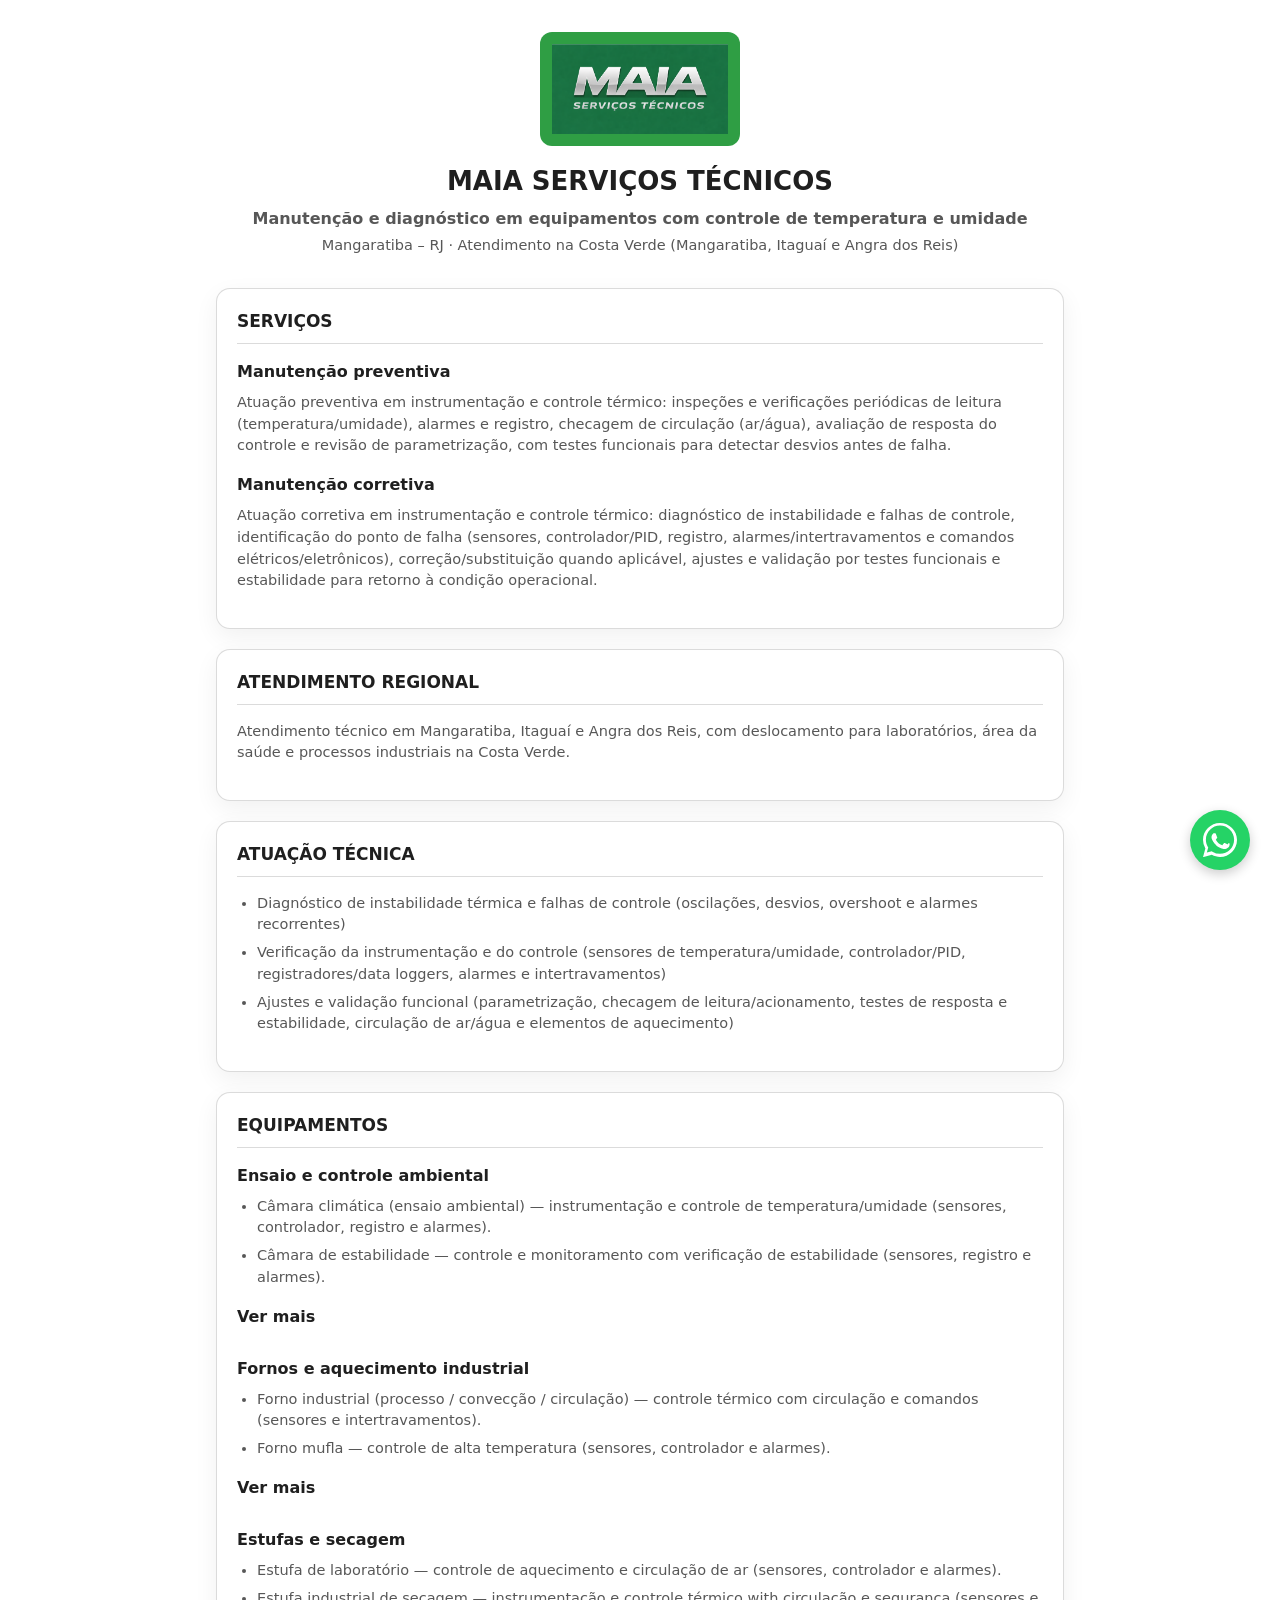
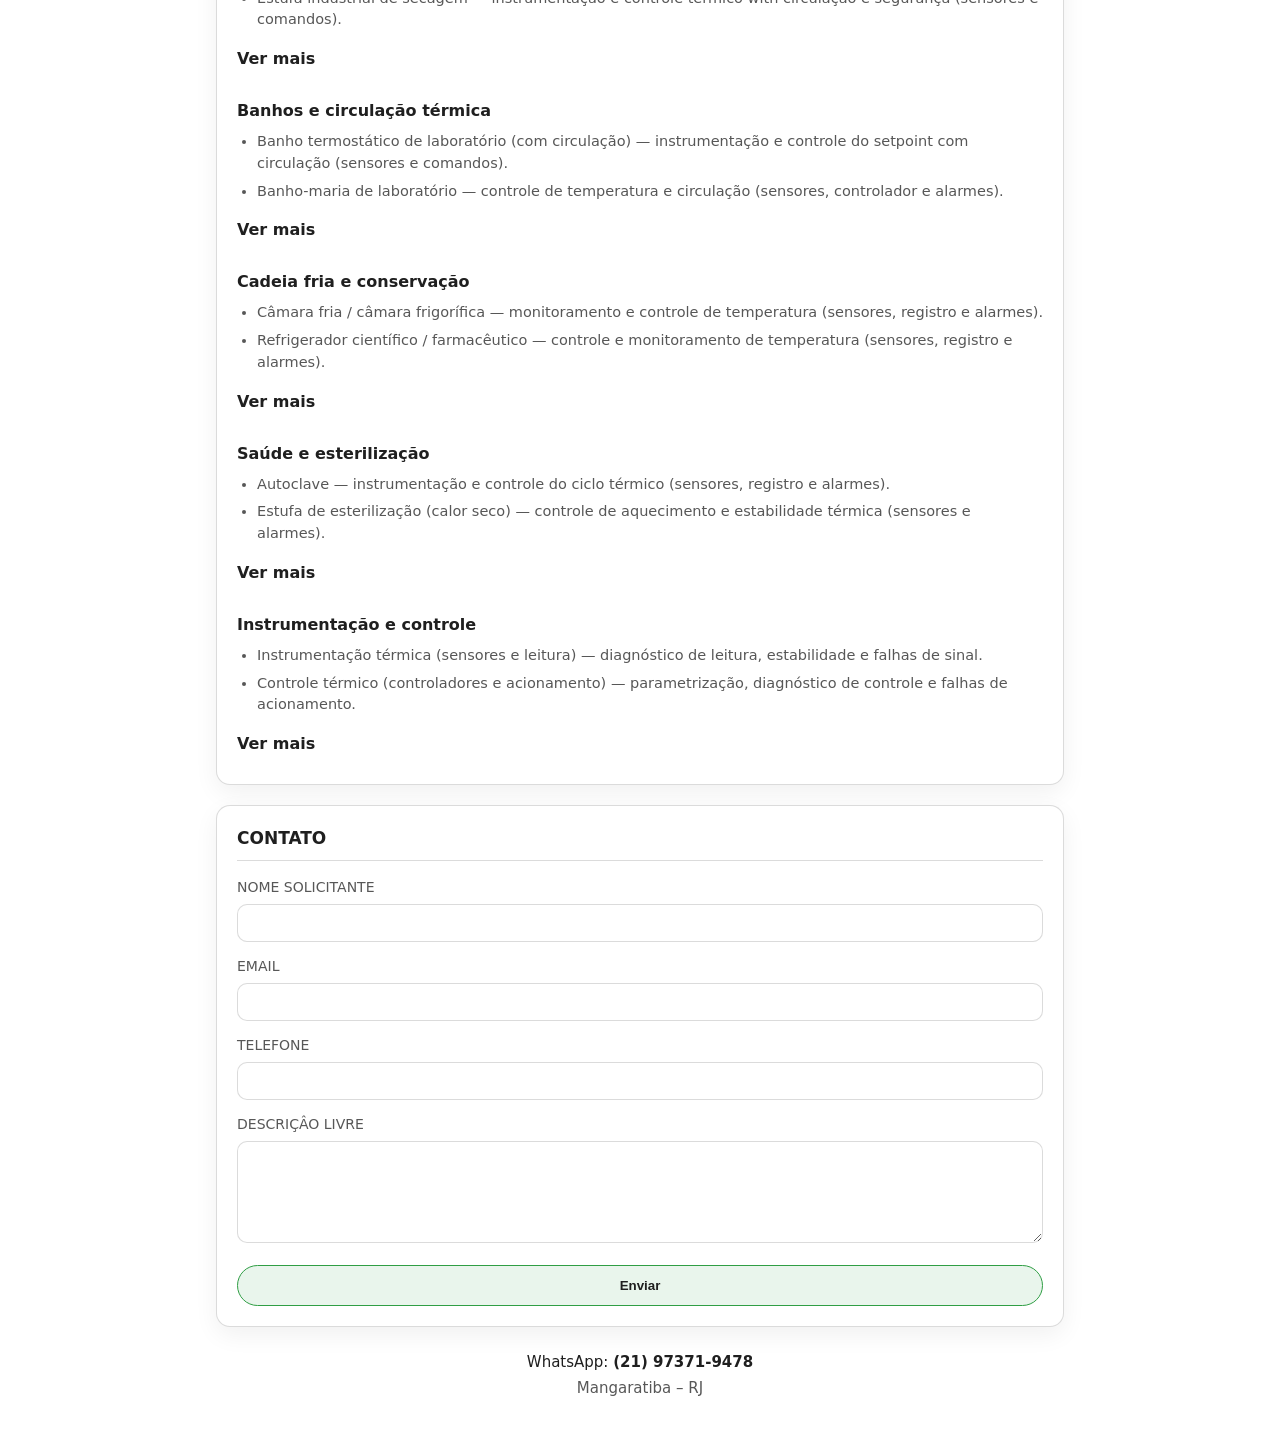
==== index.html @ 08db0884 "Update index.html" ====
<!doctype html>
<html lang="pt-BR">
<head>
<meta charset="utf-8" />
<meta name="viewport" content="width=device-width, initial-scale=1" />

<title>Manutenção de Câmara Climática e Estufa de Laboratório | Costa Verde RJ | MAIA Serviços Técnicos</title>
<meta name="description" content="Manutenção preventiva e corretiva em estufa de laboratório, câmara climática, banho-maria de laboratório e forno mufla. Mangaratiba – RJ · Costa Verde (Mangaratiba, Itaguaí e Angra dos Reis)." />
<meta name="robots" content="index,follow" />

<link rel="icon" href="/favicon.ico" sizes="any" />
<link rel="icon" type="image/png" sizes="32x32" href="/favicon-32x32.png" />
<link rel="icon" type="image/png" sizes="16x16" href="/favicon-16x16.png" />
<link rel="apple-touch-icon" sizes="180x180" href="/apple-touch-icon.png" />
<meta name="theme-color" content="#2F9E44" />

<script>
  window.va = window.va || function () { (window.vaq = window.vaq || []).push(arguments); };
</script>
<script defer src="/_vercel/insights/script.js"></script>

<style>
:root{
  --green:#2F9E44;
  --silver:#D0D0D0;
  --text:#1f1f1f;
  --muted:rgba(31,31,31,.75);
  --border:rgba(31,31,31,.16);
  --card:#ffffff;
  --bg:#ffffff;
  --radius:14px;
  --shadow:0 8px 24px rgba(0,0,0,.06);
  --max:880px;
  --font:system-ui,-apple-system,Segoe UI,Roboto,Arial,sans-serif;
}

*{box-sizing:border-box}

body{
  margin:0;
  font-family:var(--font);
  background:var(--bg);
  color:var(--text);
  line-height:1.5;
}

.wrap{
  max-width:var(--max);
  margin:auto;
  padding:32px 16px 48px;
}

/* BLOCO CENTRALIZADO */
.hero{
  text-align:center;
  margin-bottom:32px;
}

.logo{
  width:200px;
  background:var(--green);
  border-radius:12px;
  padding:12px;
  display:block;
  margin:0 auto 16px auto;
}

.hero h1{
  margin:0 0 6px;
  font-size:26px;
}

.hero .lead{
  margin:0;
  font-size:16px;
  font-weight:600;
}

.hero .sublead{
  margin:4px 0 0;
  font-size:14.5px;
  color:var(--muted);
}

/* SECTIONS */
section{
  background:var(--card);
  border:1px solid var(--border);
  border-radius:var(--radius);
  padding:20px;
  margin-bottom:20px;
  box-shadow:var(--shadow);
}

h2{
  margin:0 0 16px;
  font-size:17px;
  color: var(--text);
  border-bottom: 1px solid var(--border);
  padding-bottom: 8px;
}

/* PADRONIZAÇÃO DE TÍTULOS (Igual à seção SERVIÇOS) */
.service-inline, 
.equip-grupo h3, 
details summary {
  font-weight:600;
  font-size:16px;
  margin-bottom:8px;
  color: var(--text) !important; /* Força cor preta */
  display: block;
}

/* PADRONIZAÇÃO DE CONTEÚDO (Igual à seção SERVIÇOS) */
p, ul {
  margin:0 0 16px;
  color:var(--muted);
  font-size:14.5px;
}

ul { padding-left: 20px; }
li { margin-bottom: 6px; }

/* EQUIPAMENTOS */
.equip-grupo{
  margin-bottom:20px;
}
.equip-grupo:last-child{
  margin-bottom:0;
}
details summary {
  cursor:pointer;
  list-style: none;
  margin-top: 10px;
}
details summary::-webkit-details-marker { display: none; }

/* FORM */
form{
  display:flex;
  flex-direction:column;
  gap:14px;
}

label{
  display:flex;
  flex-direction:column;
  font-size:14px;
  color:var(--muted);
}

input,textarea{
  margin-top:6px;
  padding:10px;
  border-radius:10px;
  border:1px solid var(--border);
  font-family:var(--font);
  font-size:14.5px;
}

input:focus,textarea:focus{
  border-color:var(--green);
  outline:none;
  box-shadow:0 0 0 3px rgba(47,158,68,.15);
}

button{
  margin-top:8px;
  padding:12px;
  border-radius:999px;
  border:1px solid var(--green);
  background:rgba(47,158,68,.10);
  font-weight:600;
  cursor:pointer;
  color: var(--text);
}

button:hover{
  background:rgba(47,158,68,.18);
}

/* WHATSAPP FLOAT */
.whatsapp-float {
  position: fixed;
  width: 60px;
  height: 60px;
  bottom: 30px;
  right: 30px;
  background-color: #25d366;
  color: #FFF;
  border-radius: 50px;
  text-align: center;
  box-shadow: 0px 4px 12px rgba(0,0,0,0.2);
  z-index: 1000;
  display: flex;
  align-items: center;
  justify-content: center;
  transition: transform 0.3s ease;
}

.whatsapp-float:hover {
  transform: scale(1.1);
  background-color: #20b858;
}

.whatsapp-icon {
  width: 34px;
  height: 34px;
}

/* FOOTER */
footer{
  text-align:center;
  margin-top:24px;
  font-size:15px;
}

footer a{
  font-weight:700;
  text-decoration:none;
  color:var(--text);
}

footer .loc{
  margin-top:4px;
  color:var(--muted);
}

@media(max-width:600px){
  .logo{width:170px}
  .whatsapp-float {
    width: 50px;
    height: 50px;
    bottom: 20px;
    right: 20px;
  }
  .whatsapp-icon { width: 28px; height: 28px; }
}
</style>
</head>

<body>
<div class="wrap">

  <div class="hero">
    <img src="logo.png" alt="MAIA Serviços Técnicos" class="logo">
    <h1>MAIA SERVIÇOS TÉCNICOS</h1>
    <p class="lead">Manutenção e diagnóstico em equipamentos com controle de temperatura e umidade</p>
    <p class="sublead">Mangaratiba – RJ · Atendimento na Costa Verde (Mangaratiba, Itaguaí e Angra dos Reis)</p>
  </div>

  <section>
    <h2>SERVIÇOS</h2>
    <div class="service-inline">Manutenção preventiva</div>
    <p>
      Atuação preventiva em instrumentação e controle térmico: inspeções e verificações periódicas de leitura
      (temperatura/umidade), alarmes e registro, checagem de circulação (ar/água), avaliação de resposta do controle
      e revisão de parametrização, com testes funcionais para detectar desvios antes de falha.
    </p>

    <div class="service-inline">Manutenção corretiva</div>
    <p>
      Atuação corretiva em instrumentação e controle térmico: diagnóstico de instabilidade e falhas de controle,
      identificação do ponto de falha (sensores, controlador/PID, registro, alarmes/intertravamentos e comandos
      elétricos/eletrônicos), correção/substituição quando aplicável, ajustes e validação por testes funcionais e
      estabilidade para retorno à condição operacional.
    </p>
  </section>

  <section>
    <h2>ATENDIMENTO REGIONAL</h2>
    <p>
      Atendimento técnico em Mangaratiba, Itaguaí e Angra dos Reis, com deslocamento para
      laboratórios, área da saúde e processos industriais na Costa Verde.
    </p>
  </section>

  <section>
    <h2>ATUAÇÃO TÉCNICA</h2>
    <ul>
      <li>Diagnóstico de instabilidade térmica e falhas de controle (oscilações, desvios, overshoot e alarmes recorrentes)</li>
      <li>Verificação da instrumentação e do controle (sensores de temperatura/umidade, controlador/PID, registradores/data loggers, alarmes e intertravamentos)</li>
      <li>Ajustes e validação funcional (parametrização, checagem de leitura/acionamento, testes de resposta e estabilidade, circulação de ar/água e elementos de aquecimento)</li>
    </ul>
  </section>

  <section>
    <h2>EQUIPAMENTOS</h2>

    <div class="equip-grupo">
      <h3>Ensaio e controle ambiental</h3>
      <ul>
        <li>Câmara climática (ensaio ambiental) — instrumentação e controle de temperatura/umidade (sensores, controlador, registro e alarmes).</li>
        <li>Câmara de estabilidade — controle e monitoramento com verificação de estabilidade (sensores, registro e alarmes).</li>
      </ul>
      <details>
        <summary>Ver mais</summary>
        <ul>
          <li>Câmara de ensaio ambiental (temperatura/umidade) — instrumentação, controle e registro (sensores, controlador e alarmes).</li>
          <li>Câmara de choque térmico — controle de ciclo e transições com instrumentação e intertravamentos (sensores e alarmes).</li>
          <li>Câmara de temperatura (sem umidade) — controle e registro de temperatura (sensores, controlador e alarmes).</li>
          <li>Câmara de umidade controlada — instrumentação e controle de umidade/temperatura (sensores, controlador e registro).</li>
        </ul>
      </details>
    </div>

    <div class="equip-grupo">
      <h3>Fornos e aquecimento industrial</h3>
      <ul>
        <li>Forno industrial (processo / convecção / circulação) — controle térmico com circulação e comandos (sensores e intertravamentos).</li>
        <li>Forno mufla — controle de alta temperatura (sensores, controlador e alarmes).</li>
      </ul>
      <details>
        <summary>Ver mais</summary>
        <ul>
          <li>Forno de laboratório (alta temperatura) — controle de alta temperatura (sensores, controlador e alarmes).</li>
          <li>Forno túnel / linha contínua — controle por zonas e monitoramento térmico (sensores, registro e alarmes).</li>
          <li>Forno de tratamento térmico — instrumentação e controle de temperatura (sensores, controlador e registro).</li>
          <li>Forno de secagem / forno de laboratório — controle de aquecimento e estabilidade (sensores e alarmes).</li>
        </ul>
      </details>
    </div>

    <div class="equip-grupo">
      <h3>Estufas e secagem</h3>
      <ul>
        <li>Estufa de laboratório — controle de aquecimento e circulação de ar (sensores, controlador e alarmes).</li>
        <li>Estufa industrial de secagem — instrumentação e controle térmico with circulação e segurança (sensores e comandos).</li>
      </ul>
      <details>
        <summary>Ver mais</summary>
        <ul>
          <li>Estufa bacteriológica — estabilidade térmica e falhas de controle (sensores e alarmes).</li>
          <li>Incubadora BOD — controle e monitoramento de temperatura (sensores, registro e alarmes).</li>
          <li>Incubadora CO₂ — controle e monitoramento de temperatura (sensores, registro e alarmes).</li>
          <li>Estufa de circulação forçada — controle de temperatura e circulação (sensores, controlador e alarmes).</li>
          <li>Estufa de cura / polimerização — controle térmico e verificação de estabilidade (instrumentação e registro).</li>
          <li>Estufa de pintura / cura — controle de aquecimento, circulação e segurança (sensores e intertravamentos).</li>
          <li>Secador de bandejas / estufa de processo — instrumentação e controle de temperatura (sensores e registro).</li>
        </ul>
      </details>
    </div>

    <div class="equip-grupo">
      <h3>Banhos e circulação térmica</h3>
      <ul>
        <li>Banho termostático de laboratório (com circulação) — instrumentação e controle do setpoint com circulação (sensores e comandos).</li>
        <li>Banho-maria de laboratório — controle de temperatura e circulação (sensores, controlador e alarmes).</li>
      </ul>
      <details>
        <summary>Ver mais</summary>
        <ul>
          <li>Termocirculador / circulador térmico — controle e monitoramento de temperatura com circulação (sensores e registro).</li>
          <li>Banho refrigerado (controle de temperatura) — instrumentação e controle do setpoint (sensores, registro e alarmes).</li>
          <li>Tanque de processo (aquecimento controlado) — instrumentação e controle de temperatura (sensores e alarmes).</li>
        </ul>
      </details>
    </div>

    <div class="equip-grupo">
      <h3>Cadeia fria e conservação</h3>
      <ul>
        <li>Câmara fria / câmara frigorífica — monitoramento e controle de temperatura (sensores, registro e alarmes).</li>
        <li>Refrigerador científico / farmacêutico — controle e monitoramento de temperatura (sensores, registro e alarmes).</li>
      </ul>
      <details>
        <summary>Ver mais</summary>
        <ul>
          <li>Câmara de conservação (medicamentos/vacinas) — controle e evidência de estabilidade térmica (registro e alarmes).</li>
          <li>Ultrafreezer -80°C — controle e monitoramento de temperatura (sensores, registro e alarmes).</li>
          <li>Freezer -20°C — controle e monitoramento de temperatura (sensores, registro e alarmes).</li>
          <li>Chiller / unidade de processo (controle de temperatura) — instrumentação e controle do setpoint do circuito (sensores, controlador e alarmes).</li>
        </ul>
      </details>
    </div>

    <div class="equip-grupo">
      <h3>Saúde e esterilização</h3>
      <ul>
        <li>Autoclave — instrumentação e controle do ciclo térmico (sensores, registro e alarmes).</li>
        <li>Estufa de esterilização (calor seco) — controle de aquecimento e estabilidade térmica (sensores e alarmes).</li>
      </ul>
      <details>
        <summary>Ver mais</summary>
        <ul>
          <li>Aquecedor de soluções / fluidos — controle de temperatura (sensores, controlador e alarmes).</li>
          <li>Berço aquecido / incubadora neonatal (térmico) — controle e monitoramento de temperatura (sensores, registro e alarmes).</li>
          <li>Manta térmica / aquecimento controlado — controle e segurança térmica (sensores e controlador).</li>
        </ul>
      </details>
    </div>

    <div class="equip-grupo">
      <h3>Instrumentação e controle</h3>
      <ul>
        <li>Instrumentação térmica (sensores e leitura) — diagnóstico de leitura, estabilidade e falhas de sinal.</li>
        <li>Controle térmico (controladores e acionamento) — parametrização, diagnóstico de controle e falhas de acionamento.</li>
      </ul>
      <details>
        <summary>Ver mais</summary>
        <ul>
          <li>Sensores (PT100 / termopar / umidade) — diagnóstico de leitura, estabilidade e falhas de sinal.</li>
          <li>Controladores (PID) — parametrização, diagnóstico de controle e falhas de acionamento.</li>
          <li>Registradores / data loggers — verificação de leitura, integridade de registro e evidências.</li>
          <li>Alarmes e intertravamentos — diagnóstico de acionamento, sinalização e comandos.</li>
          <li>Elementos de aquecimento (resistências) — verificação elétrica (continuidade/isolação), troca do elemento e validação por teste funcional.</li>
        </ul>
      </details>
    </div>
  </section>

  <section id="contato">
    <h2>CONTATO</h2>
    <form action="https://formsubmit.co/comercial@maiaservtec.com.br" method="POST">
      <input type="hidden" name="_subject" value="Novo Pedido - MAIA Serviços Técnicos">
      <input type="hidden" name="_captcha" value="false">
      <input type="text" name="_honey" style="display:none">
      <input type="hidden" name="_next" value="https://maiaservtec.com.br/#contato">

      <label>NOME SOLICITANTE <input type="text" name="NOME_SOLICITANTE" required></label>
      <label>EMAIL <input type="email" name="EMAIL" required></label>
      <label>TELEFONE <input type="text" name="TELEFONE" required></label>
      <label>DESCRIÇÂO LIVRE <textarea name="DESCRICAO_LIVRE" rows="5" required></textarea></label>
      <button type="submit">Enviar</button>
    </form>
  </section>

  <footer>
    <div>WhatsApp: <a href="https://wa.me/5521973719478" target="_blank" rel="noopener">(21) 97371-9478</a></div>
    <div class="loc">Mangaratiba – RJ</div>
  </footer>

  <a href="https://wa.me/5521973719478?text=Olá!%20Gostaria%20de%20solicitar%20um%20orçamento%20para%20manutenção%20de%20equipamentos." class="whatsapp-float" target="_blank" rel="noopener noreferrer">
    <svg viewBox="0 0 32 32" class="whatsapp-icon">
      <path d="M16.05 32h-.05c-2.68 0-5.3-.7-7.66-2.03l-8.34 2.19 2.23-8.13A15.93 15.93 0 0 1 0 15.95C0 7.15 7.18 0 16 0s16 7.15 16 15.95c0 8.8-7.18 16.05-15.95 16.05zm-7.6-5.28l.45.27a13.25 13.25 0 0 0 7.1 2.06c7.32 0 13.28-5.96 13.28-13.3S23.32 2.45 16 2.45 2.72 8.41 2.72 15.75c0 2.44.66 4.8 1.9 6.82l.3.48-1.32 4.8 4.85-1.33zM23.18 20.2c-.38-.2-2.3-1.14-2.65-1.27-.36-.13-.62-.2-.88.2-.26.4-.98 1.26-1.2 1.53-.23.26-.45.3-.84.1-2.22-.98-3.92-2.26-5.4-4.76-.23-.38 0-.58.2-.77.17-.18.38-.45.56-.67.18-.23.24-.38.36-.64.12-.26.06-.5-.03-.7-.1-.2-.88-2.14-1.2-2.92-.32-.77-.65-.66-.88-.66l-.76-.02c-.26 0-.7.1-1.06.48-.36.4-1.4 1.36-1.4 3.32 0 1.96 1.43 3.86 1.63 4.12.2.26 2.8 4.28 6.8 6.02 2.38 1.03 3.32 1.1 4.56.93 1.05-.15 3.23-1.32 3.68-2.6.45-1.27.45-2.36.32-2.6-.13-.2-.5-.33-.88-.53z" fill="currentColor"></path>
    </svg>
  </a>

</div>
</body>
</html>
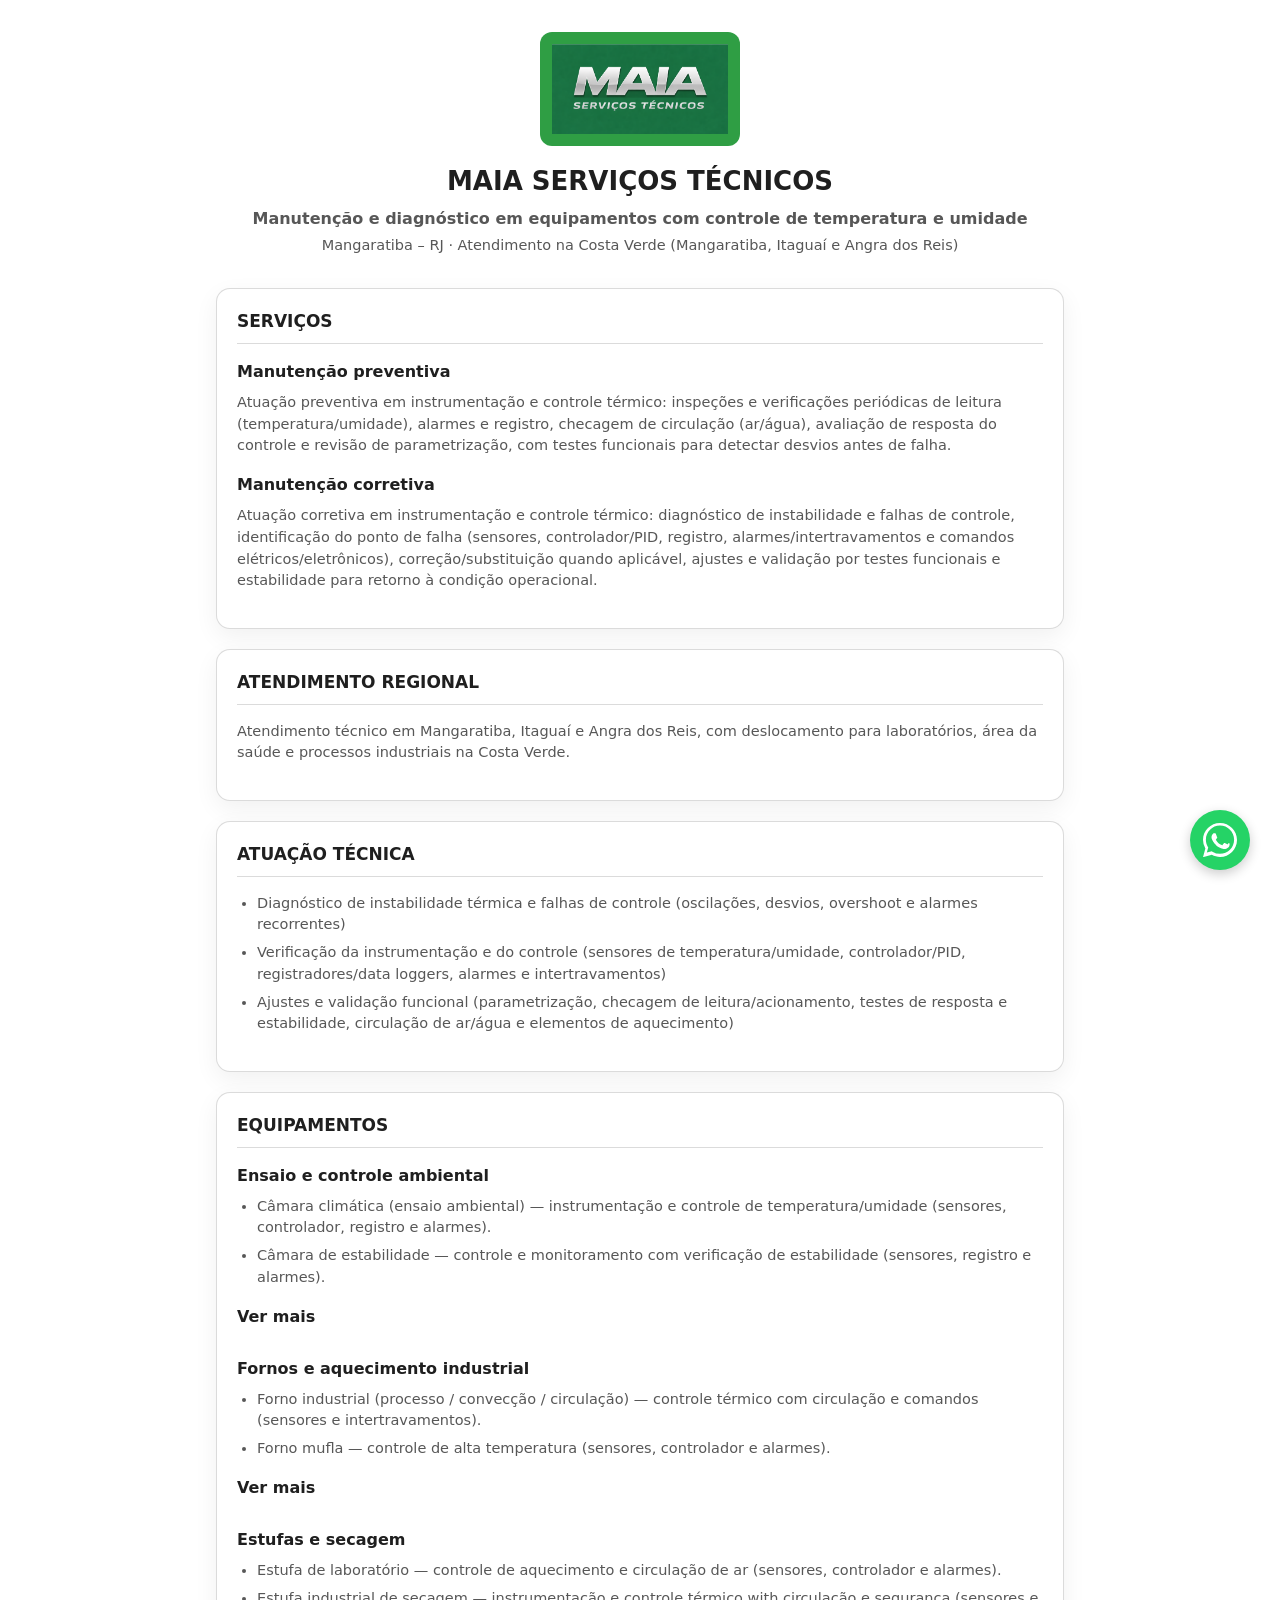
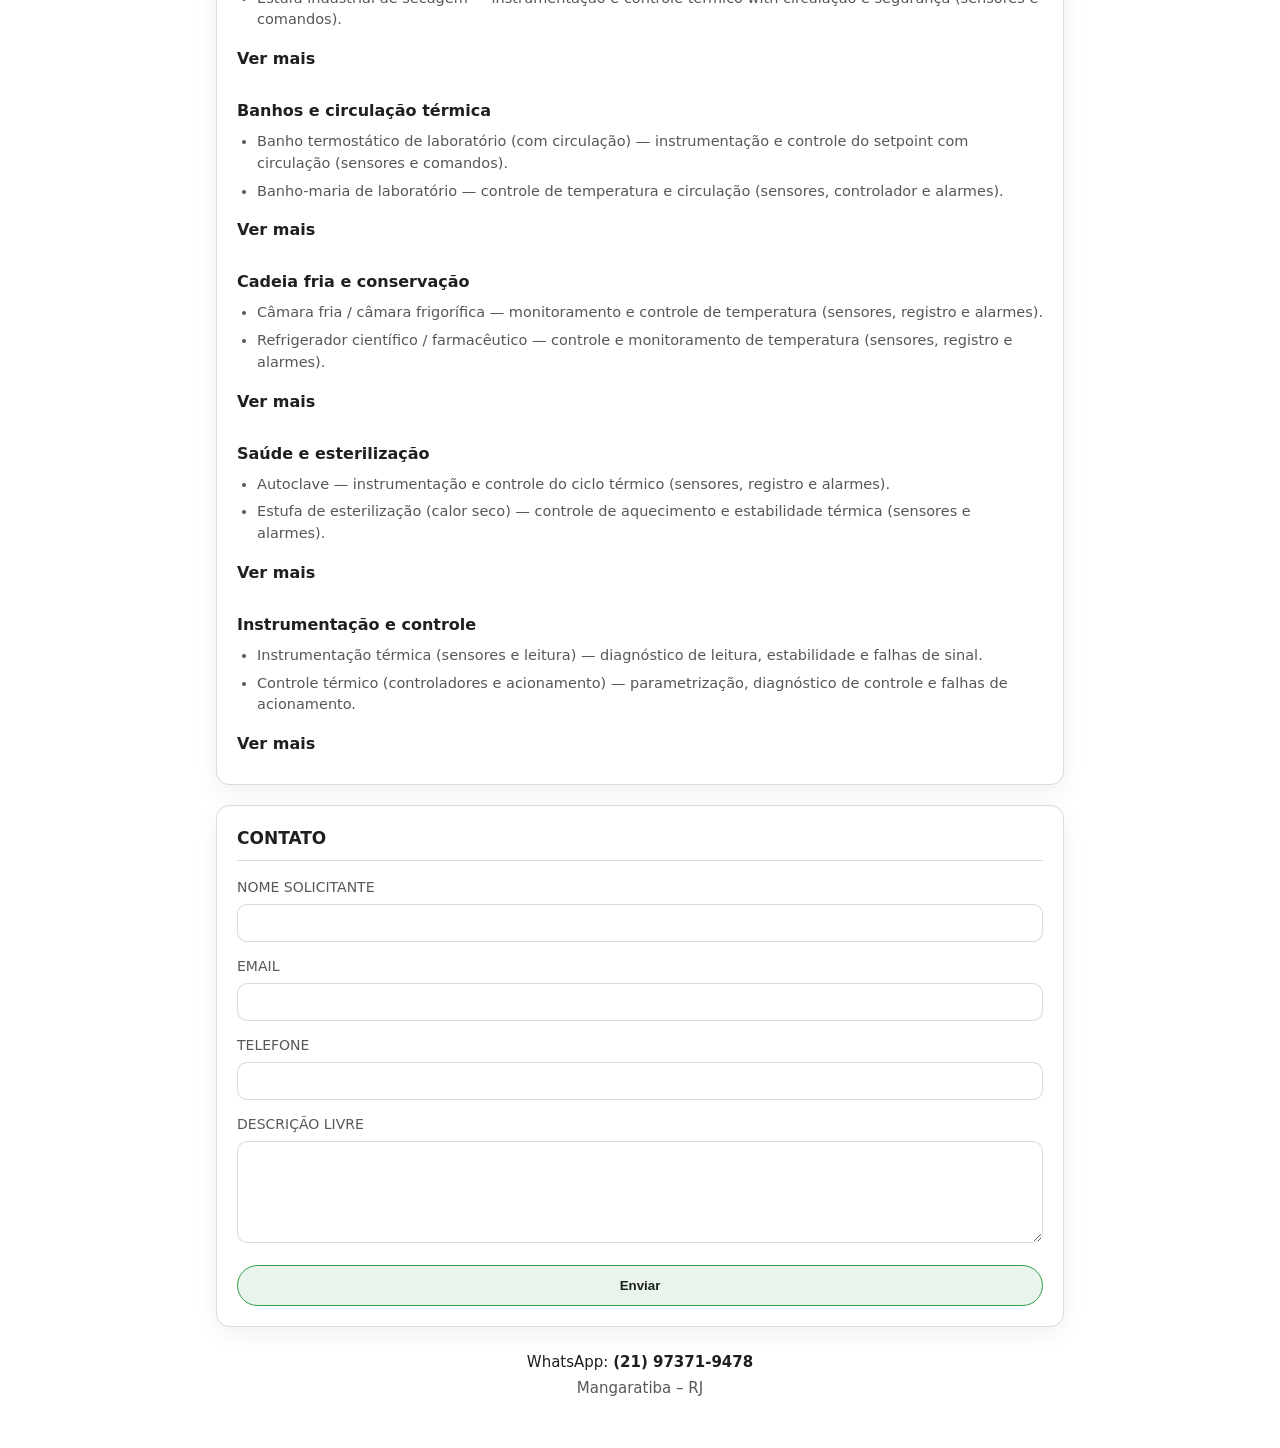
==== commit 18a0df39: "Update index.html" ====
--- a/index.html
+++ b/index.html
@@ -420,7 +420,7 @@
       <label>NOME SOLICITANTE <input type="text" name="NOME_SOLICITANTE" required></label>
       <label>EMAIL <input type="email" name="EMAIL" required></label>
       <label>TELEFONE <input type="text" name="TELEFONE" required></label>
-      <label>DESCRIÇÂO LIVRE <textarea name="DESCRICAO_LIVRE" rows="5" required></textarea></label>
+      <label>DESCRIÇÃO LIVRE <textarea name="DESCRICAO_LIVRE" rows="5" required></textarea></label>
       <button type="submit">Enviar</button>
     </form>
   </section>
@@ -440,3 +440,4 @@
 </body>
 </html>
 
+
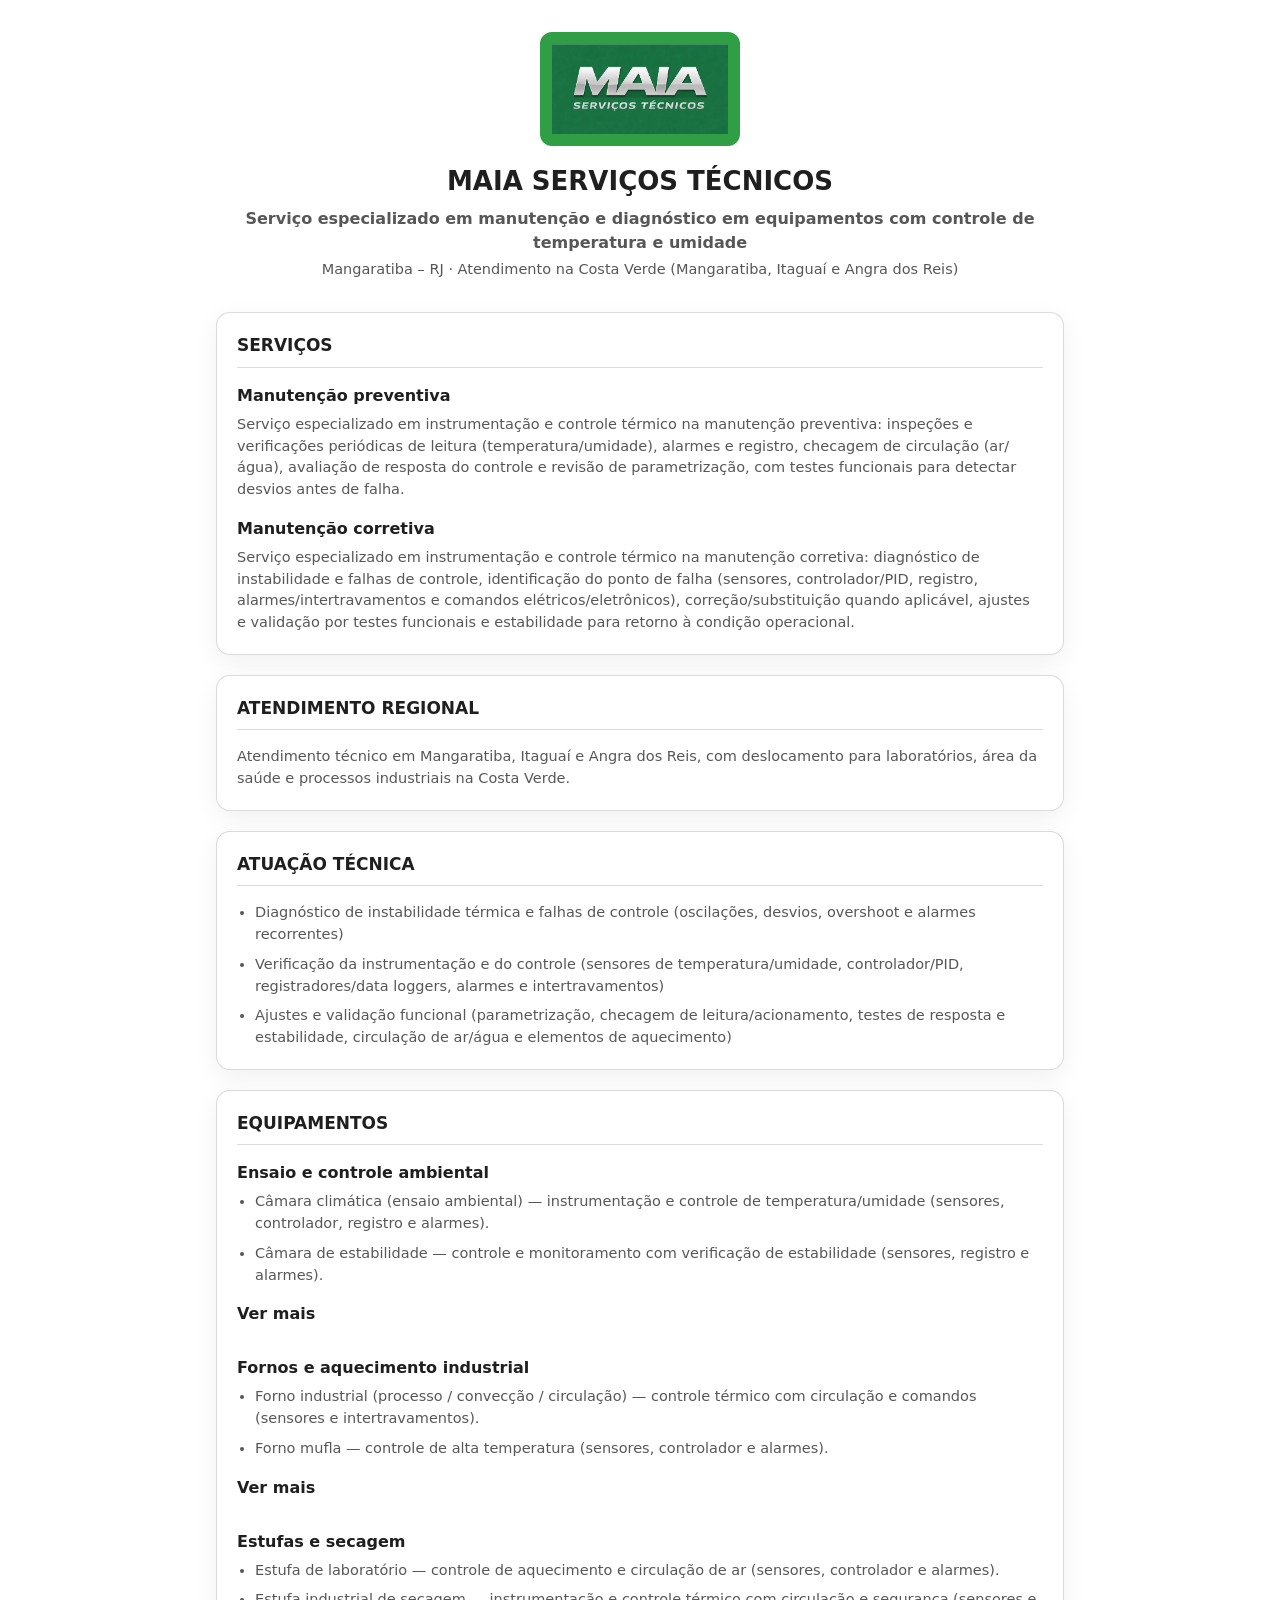
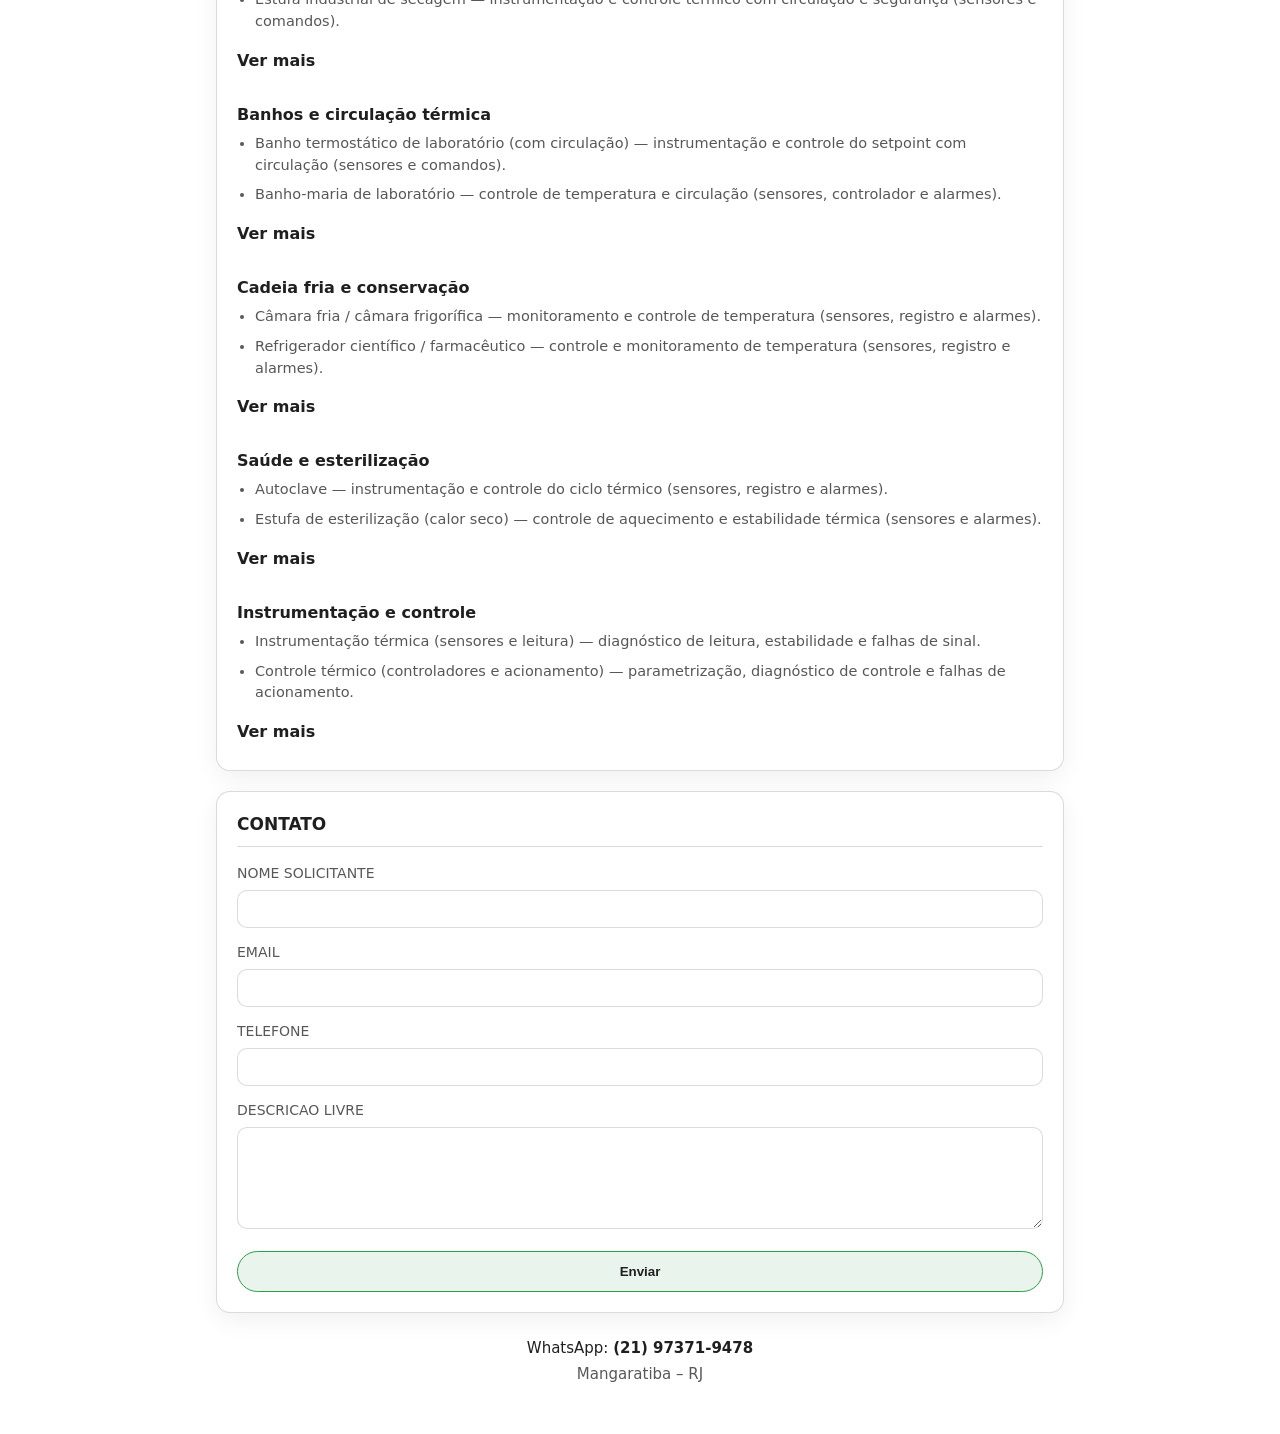
==== commit 767b6bcd: "Update index.html" ====
--- a/index.html
+++ b/index.html
@@ -5,7 +5,7 @@
 <meta name="viewport" content="width=device-width, initial-scale=1" />
 
 <title>Manutenção de Câmara Climática e Estufa de Laboratório | Costa Verde RJ | MAIA Serviços Técnicos</title>
-<meta name="description" content="Manutenção preventiva e corretiva em estufa de laboratório, câmara climática, banho-maria de laboratório e forno mufla. Mangaratiba – RJ · Costa Verde (Mangaratiba, Itaguaí e Angra dos Reis)." />
+<meta name="description" content="Serviço especializado em manutenção preventiva e corretiva em estufa de laboratório, câmara climática, banho-maria de laboratório e forno mufla. Mangaratiba – RJ · Costa Verde (Mangaratiba, Itaguaí e Angra dos Reis)." />
 <meta name="robots" content="index,follow" />
 
 <link rel="icon" href="/favicon.ico" sizes="any" />
@@ -13,6 +13,7 @@
 <link rel="icon" type="image/png" sizes="16x16" href="/favicon-16x16.png" />
 <link rel="apple-touch-icon" sizes="180x180" href="/apple-touch-icon.png" />
 <meta name="theme-color" content="#2F9E44" />
+<link rel="canonical" href="https://maiaservtec.com.br/" />
 
 <script>
   window.va = window.va || function () { (window.vaq = window.vaq || []).push(arguments); };
@@ -100,40 +101,59 @@
   padding-bottom: 8px;
 }
 
-/* PADRONIZAÇÃO DE TÍTULOS (Igual à seção SERVIÇOS) */
-.service-inline, 
-.equip-grupo h3, 
+/* PADRONIZAÇÃO DE TÍTULOS E SUBTÍTULOS (Baseado em SERVIÇOS) */
+.service-inline,
+.equip-grupo h3,
 details summary {
   font-weight:600;
   font-size:16px;
-  margin-bottom:8px;
-  color: var(--text) !important; /* Força cor preta */
-  display: block;
-}
-
-/* PADRONIZAÇÃO DE CONTEÚDO (Igual à seção SERVIÇOS) */
-p, ul {
-  margin:0 0 16px;
+  margin:0 0 6px 0;
+  color:var(--text); /* Mantém apenas a fonte preta padrão */
+  display:block;
+}
+
+details summary {
+  cursor:pointer;
+  outline:none;
+  margin-top:14px;
+}
+
+/* PADRONIZAÇÃO DE TEXTOS E LISTAS (Baseado em SERVIÇOS) */
+p,
+ul {
+  margin:0 0 16px 0;
   color:var(--muted);
   font-size:14.5px;
 }
 
-ul { padding-left: 20px; }
-li { margin-bottom: 6px; }
+p:last-child,
+ul:last-child {
+  margin-bottom:0;
+}
+
+ul {
+  padding-left:18px;
+}
+
+li {
+  margin-bottom:8px;
+}
+
+li:last-child {
+  margin-bottom:0;
+}
 
 /* EQUIPAMENTOS */
 .equip-grupo{
-  margin-bottom:20px;
+  margin-bottom:24px;
 }
 .equip-grupo:last-child{
   margin-bottom:0;
 }
-details summary {
-  cursor:pointer;
-  list-style: none;
-  margin-top: 10px;
-}
-details summary::-webkit-details-marker { display: none; }
+details ul {
+  margin-top:8px;
+  margin-bottom:0;
+}
 
 /* FORM */
 form{
@@ -171,41 +191,13 @@
   border:1px solid var(--green);
   background:rgba(47,158,68,.10);
   font-weight:600;
+  color: var(--text);
   cursor:pointer;
-  color: var(--text);
+  transition: background 0.2s;
 }
 
 button:hover{
   background:rgba(47,158,68,.18);
-}
-
-/* WHATSAPP FLOAT */
-.whatsapp-float {
-  position: fixed;
-  width: 60px;
-  height: 60px;
-  bottom: 30px;
-  right: 30px;
-  background-color: #25d366;
-  color: #FFF;
-  border-radius: 50px;
-  text-align: center;
-  box-shadow: 0px 4px 12px rgba(0,0,0,0.2);
-  z-index: 1000;
-  display: flex;
-  align-items: center;
-  justify-content: center;
-  transition: transform 0.3s ease;
-}
-
-.whatsapp-float:hover {
-  transform: scale(1.1);
-  background-color: #20b858;
-}
-
-.whatsapp-icon {
-  width: 34px;
-  height: 34px;
 }
 
 /* FOOTER */
@@ -228,13 +220,6 @@
 
 @media(max-width:600px){
   .logo{width:170px}
-  .whatsapp-float {
-    width: 50px;
-    height: 50px;
-    bottom: 20px;
-    right: 20px;
-  }
-  .whatsapp-icon { width: 28px; height: 28px; }
 }
 </style>
 </head>
@@ -245,22 +230,23 @@
   <div class="hero">
     <img src="logo.png" alt="MAIA Serviços Técnicos" class="logo">
     <h1>MAIA SERVIÇOS TÉCNICOS</h1>
-    <p class="lead">Manutenção e diagnóstico em equipamentos com controle de temperatura e umidade</p>
+    <p class="lead">Serviço especializado em manutenção e diagnóstico em equipamentos com controle de temperatura e umidade</p>
     <p class="sublead">Mangaratiba – RJ · Atendimento na Costa Verde (Mangaratiba, Itaguaí e Angra dos Reis)</p>
   </div>
 
   <section>
     <h2>SERVIÇOS</h2>
+
     <div class="service-inline">Manutenção preventiva</div>
     <p>
-      Atuação preventiva em instrumentação e controle térmico: inspeções e verificações periódicas de leitura
+      Serviço especializado em instrumentação e controle térmico na manutenção preventiva: inspeções e verificações periódicas de leitura
       (temperatura/umidade), alarmes e registro, checagem de circulação (ar/água), avaliação de resposta do controle
       e revisão de parametrização, com testes funcionais para detectar desvios antes de falha.
     </p>
 
     <div class="service-inline">Manutenção corretiva</div>
     <p>
-      Atuação corretiva em instrumentação e controle térmico: diagnóstico de instabilidade e falhas de controle,
+      Serviço especializado em instrumentação e controle térmico na manutenção corretiva: diagnóstico de instabilidade e falhas de controle,
       identificação do ponto de falha (sensores, controlador/PID, registro, alarmes/intertravamentos e comandos
       elétricos/eletrônicos), correção/substituição quando aplicável, ajustes e validação por testes funcionais e
       estabilidade para retorno à condição operacional.
@@ -325,7 +311,7 @@
       <h3>Estufas e secagem</h3>
       <ul>
         <li>Estufa de laboratório — controle de aquecimento e circulação de ar (sensores, controlador e alarmes).</li>
-        <li>Estufa industrial de secagem — instrumentação e controle térmico with circulação e segurança (sensores e comandos).</li>
+        <li>Estufa industrial de secagem — instrumentação e controle térmico com circulação e segurança (sensores e comandos).</li>
       </ul>
       <details>
         <summary>Ver mais</summary>
@@ -411,33 +397,47 @@
 
   <section id="contato">
     <h2>CONTATO</h2>
+
     <form action="https://formsubmit.co/comercial@maiaservtec.com.br" method="POST">
       <input type="hidden" name="_subject" value="Novo Pedido - MAIA Serviços Técnicos">
       <input type="hidden" name="_captcha" value="false">
       <input type="text" name="_honey" style="display:none">
       <input type="hidden" name="_next" value="https://maiaservtec.com.br/#contato">
 
-      <label>NOME SOLICITANTE <input type="text" name="NOME_SOLICITANTE" required></label>
-      <label>EMAIL <input type="email" name="EMAIL" required></label>
-      <label>TELEFONE <input type="text" name="TELEFONE" required></label>
-      <label>DESCRIÇÃO LIVRE <textarea name="DESCRICAO_LIVRE" rows="5" required></textarea></label>
+      <label>
+        NOME SOLICITANTE
+        <input type="text" name="NOME_SOLICITANTE" required>
+      </label>
+
+      <label>
+        EMAIL
+        <input type="email" name="EMAIL" required>
+      </label>
+
+      <label>
+        TELEFONE
+        <input type="text" name="TELEFONE" required>
+      </label>
+
+      <label>
+        DESCRICAO LIVRE
+        <textarea name="DESCRICAO_LIVRE" rows="5" required></textarea>
+      </label>
+
       <button type="submit">Enviar</button>
     </form>
   </section>
 
   <footer>
-    <div>WhatsApp: <a href="https://wa.me/5521973719478" target="_blank" rel="noopener">(21) 97371-9478</a></div>
+    <div>
+      WhatsApp:
+      <a href="https://wa.me/5521973719478" target="_blank" rel="noopener">
+        (21) 97371-9478
+      </a>
+    </div>
     <div class="loc">Mangaratiba – RJ</div>
   </footer>
-
-  <a href="https://wa.me/5521973719478?text=Olá!%20Gostaria%20de%20solicitar%20um%20orçamento%20para%20manutenção%20de%20equipamentos." class="whatsapp-float" target="_blank" rel="noopener noreferrer">
-    <svg viewBox="0 0 32 32" class="whatsapp-icon">
-      <path d="M16.05 32h-.05c-2.68 0-5.3-.7-7.66-2.03l-8.34 2.19 2.23-8.13A15.93 15.93 0 0 1 0 15.95C0 7.15 7.18 0 16 0s16 7.15 16 15.95c0 8.8-7.18 16.05-15.95 16.05zm-7.6-5.28l.45.27a13.25 13.25 0 0 0 7.1 2.06c7.32 0 13.28-5.96 13.28-13.3S23.32 2.45 16 2.45 2.72 8.41 2.72 15.75c0 2.44.66 4.8 1.9 6.82l.3.48-1.32 4.8 4.85-1.33zM23.18 20.2c-.38-.2-2.3-1.14-2.65-1.27-.36-.13-.62-.2-.88.2-.26.4-.98 1.26-1.2 1.53-.23.26-.45.3-.84.1-2.22-.98-3.92-2.26-5.4-4.76-.23-.38 0-.58.2-.77.17-.18.38-.45.56-.67.18-.23.24-.38.36-.64.12-.26.06-.5-.03-.7-.1-.2-.88-2.14-1.2-2.92-.32-.77-.65-.66-.88-.66l-.76-.02c-.26 0-.7.1-1.06.48-.36.4-1.4 1.36-1.4 3.32 0 1.96 1.43 3.86 1.63 4.12.2.26 2.8 4.28 6.8 6.02 2.38 1.03 3.32 1.1 4.56.93 1.05-.15 3.23-1.32 3.68-2.6.45-1.27.45-2.36.32-2.6-.13-.2-.5-.33-.88-.53z" fill="currentColor"></path>
-    </svg>
-  </a>
 
 </div>
 </body>
 </html>
-
-
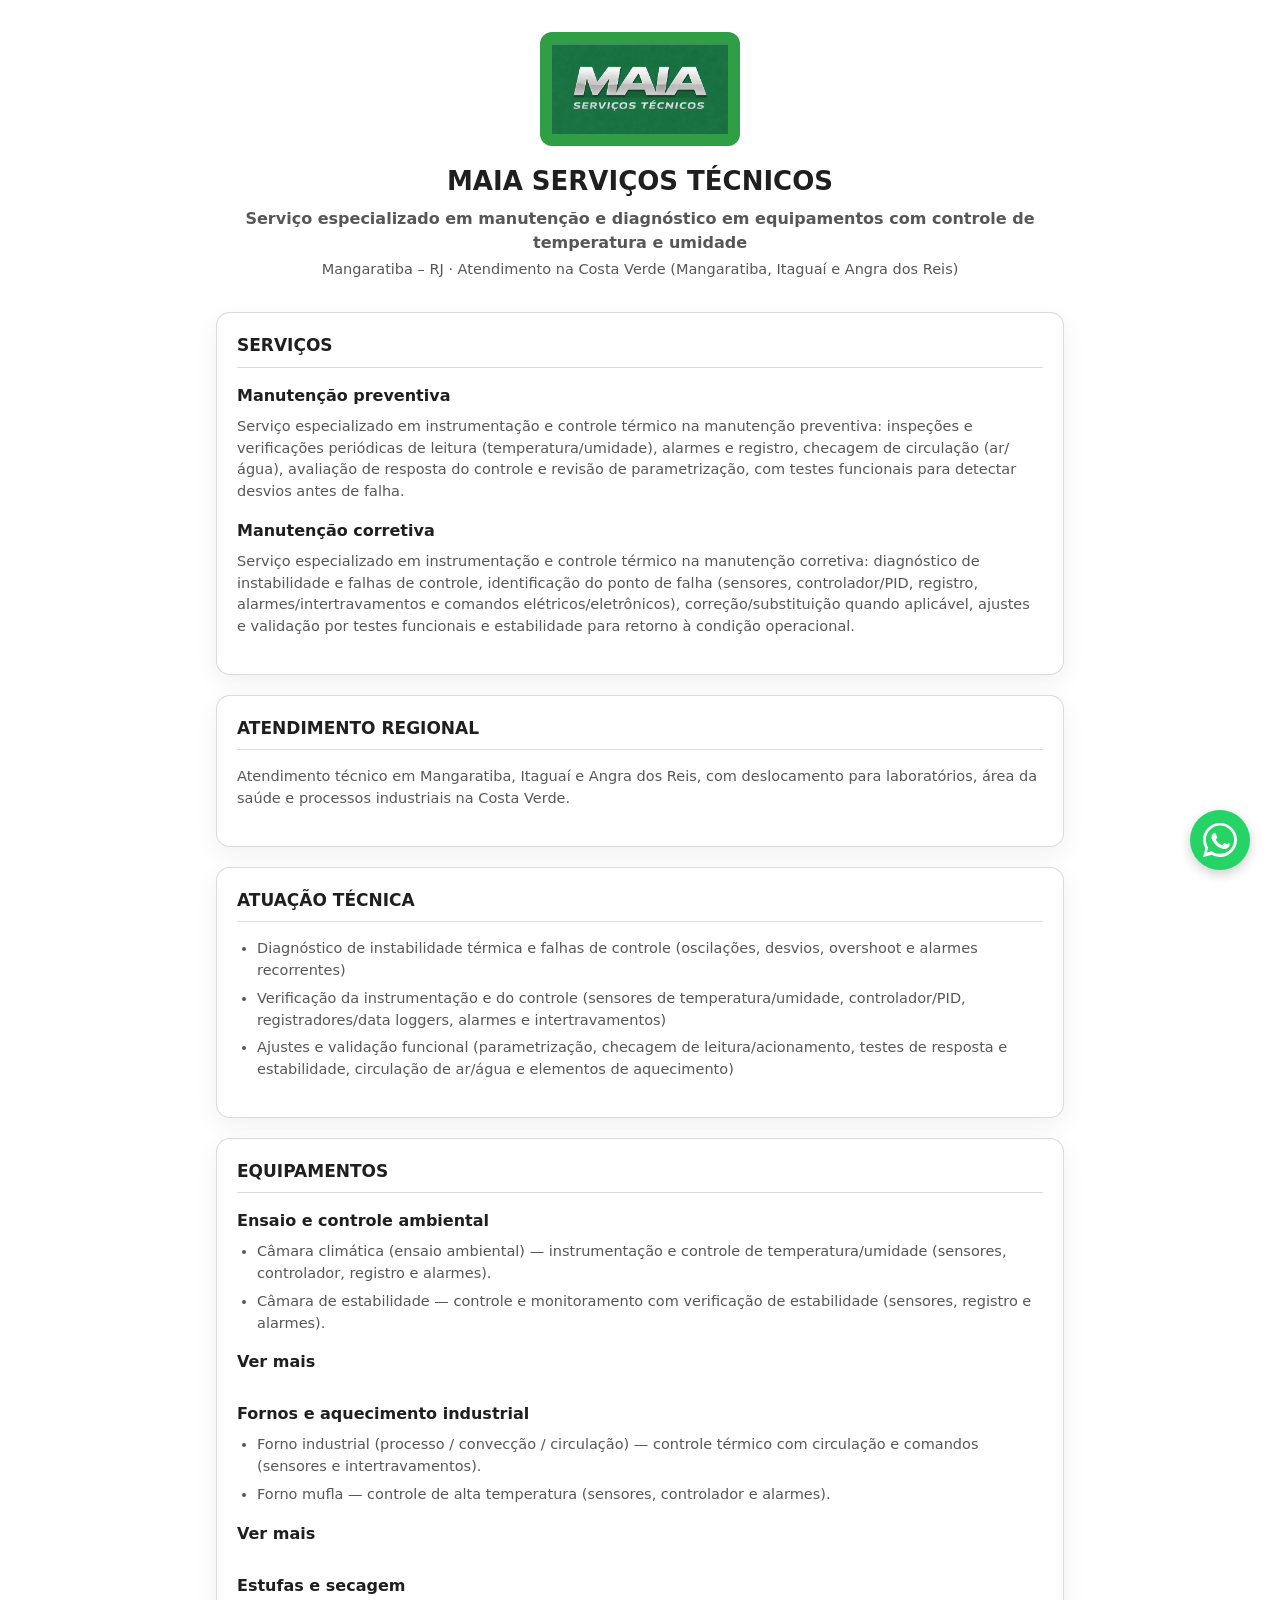
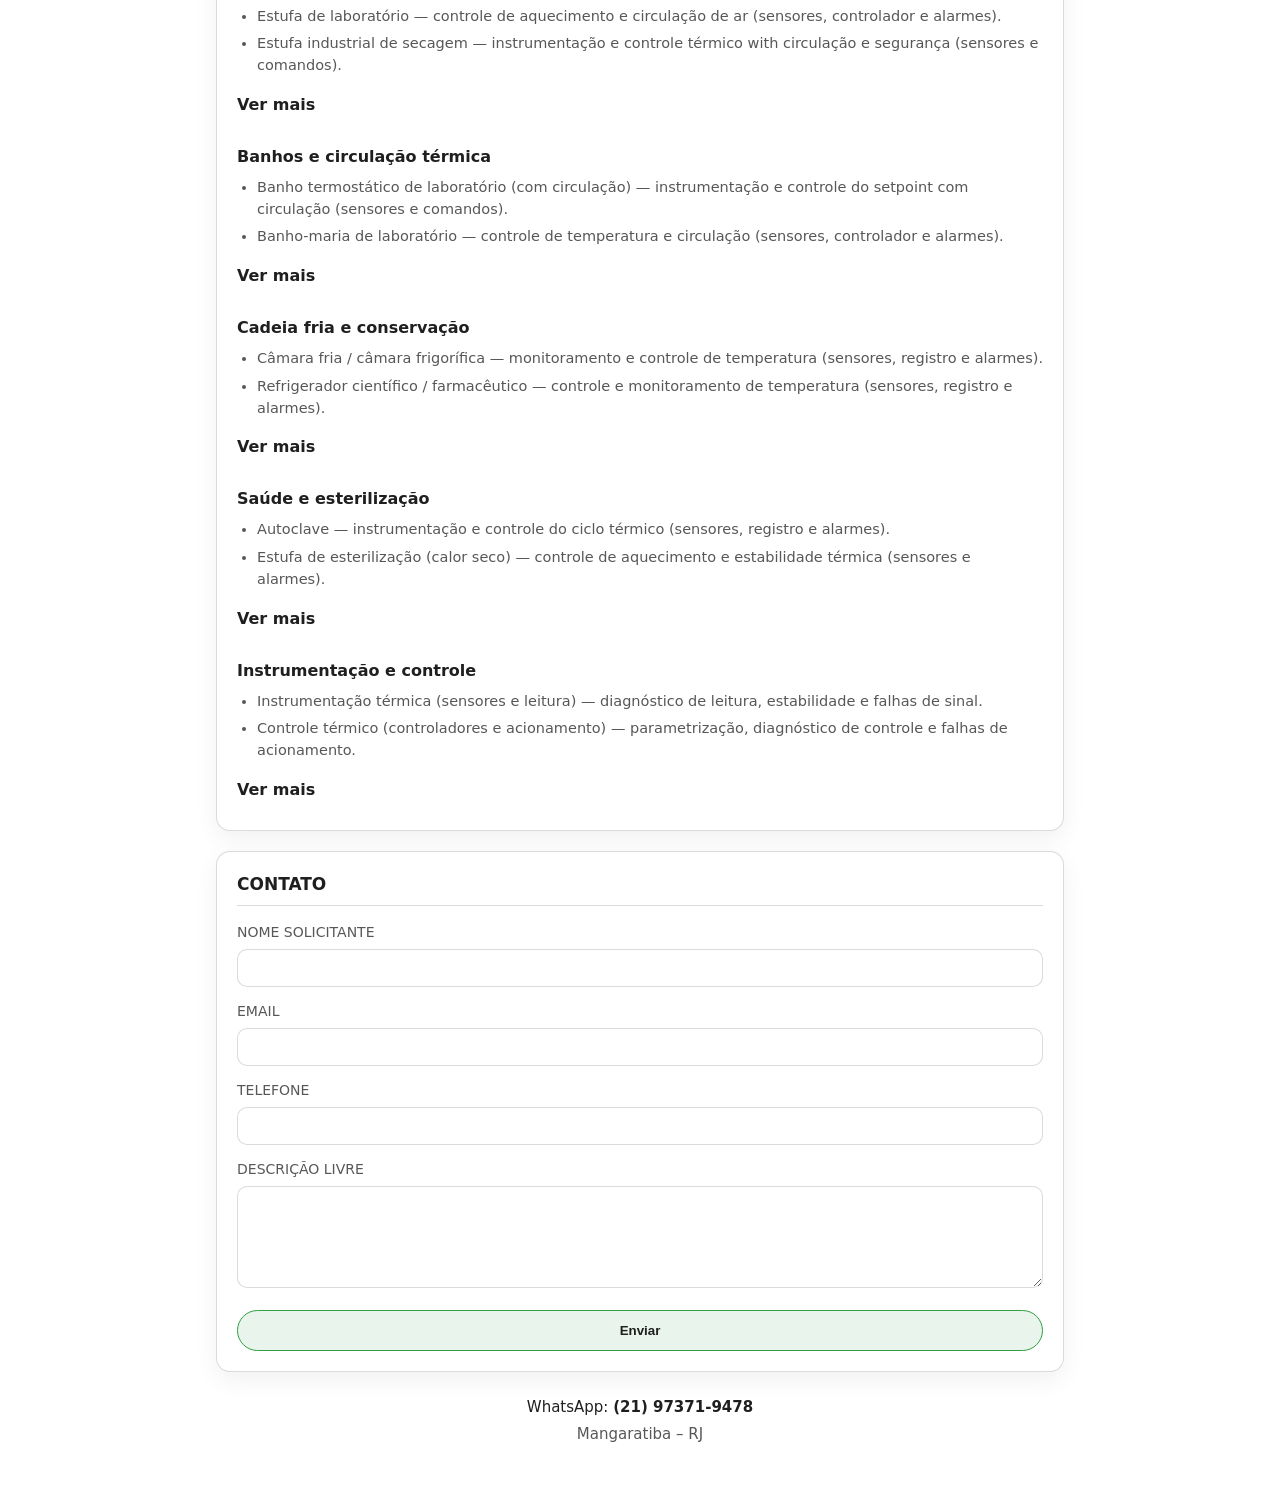
==== commit f4ae1c82: "Update index.html" ====
--- a/index.html
+++ b/index.html
@@ -14,7 +14,7 @@
 <link rel="apple-touch-icon" sizes="180x180" href="/apple-touch-icon.png" />
 <meta name="theme-color" content="#2F9E44" />
 <link rel="canonical" href="https://maiaservtec.com.br/" />
-
+  
 <script>
   window.va = window.va || function () { (window.vaq = window.vaq || []).push(arguments); };
 </script>
@@ -101,59 +101,40 @@
   padding-bottom: 8px;
 }
 
-/* PADRONIZAÇÃO DE TÍTULOS E SUBTÍTULOS (Baseado em SERVIÇOS) */
-.service-inline,
-.equip-grupo h3,
+/* PADRONIZAÇÃO DE TÍTULOS (Igual à seção SERVIÇOS) */
+.service-inline, 
+.equip-grupo h3, 
 details summary {
   font-weight:600;
   font-size:16px;
-  margin:0 0 6px 0;
-  color:var(--text); /* Mantém apenas a fonte preta padrão */
-  display:block;
-}
-
+  margin-bottom:8px;
+  color: var(--text) !important; /* Força cor preta */
+  display: block;
+}
+
+/* PADRONIZAÇÃO DE CONTEÚDO (Igual à seção SERVIÇOS) */
+p, ul {
+  margin:0 0 16px;
+  color:var(--muted);
+  font-size:14.5px;
+}
+
+ul { padding-left: 20px; }
+li { margin-bottom: 6px; }
+
+/* EQUIPAMENTOS */
+.equip-grupo{
+  margin-bottom:20px;
+}
+.equip-grupo:last-child{
+  margin-bottom:0;
+}
 details summary {
   cursor:pointer;
-  outline:none;
-  margin-top:14px;
-}
-
-/* PADRONIZAÇÃO DE TEXTOS E LISTAS (Baseado em SERVIÇOS) */
-p,
-ul {
-  margin:0 0 16px 0;
-  color:var(--muted);
-  font-size:14.5px;
-}
-
-p:last-child,
-ul:last-child {
-  margin-bottom:0;
-}
-
-ul {
-  padding-left:18px;
-}
-
-li {
-  margin-bottom:8px;
-}
-
-li:last-child {
-  margin-bottom:0;
-}
-
-/* EQUIPAMENTOS */
-.equip-grupo{
-  margin-bottom:24px;
-}
-.equip-grupo:last-child{
-  margin-bottom:0;
-}
-details ul {
-  margin-top:8px;
-  margin-bottom:0;
-}
+  list-style: none;
+  margin-top: 10px;
+}
+details summary::-webkit-details-marker { display: none; }
 
 /* FORM */
 form{
@@ -191,13 +172,41 @@
   border:1px solid var(--green);
   background:rgba(47,158,68,.10);
   font-weight:600;
+  cursor:pointer;
   color: var(--text);
-  cursor:pointer;
-  transition: background 0.2s;
 }
 
 button:hover{
   background:rgba(47,158,68,.18);
+}
+
+/* WHATSAPP FLOAT */
+.whatsapp-float {
+  position: fixed;
+  width: 60px;
+  height: 60px;
+  bottom: 30px;
+  right: 30px;
+  background-color: #25d366;
+  color: #FFF;
+  border-radius: 50px;
+  text-align: center;
+  box-shadow: 0px 4px 12px rgba(0,0,0,0.2);
+  z-index: 1000;
+  display: flex;
+  align-items: center;
+  justify-content: center;
+  transition: transform 0.3s ease;
+}
+
+.whatsapp-float:hover {
+  transform: scale(1.1);
+  background-color: #20b858;
+}
+
+.whatsapp-icon {
+  width: 34px;
+  height: 34px;
 }
 
 /* FOOTER */
@@ -220,6 +229,13 @@
 
 @media(max-width:600px){
   .logo{width:170px}
+  .whatsapp-float {
+    width: 50px;
+    height: 50px;
+    bottom: 20px;
+    right: 20px;
+  }
+  .whatsapp-icon { width: 28px; height: 28px; }
 }
 </style>
 </head>
@@ -236,7 +252,6 @@
 
   <section>
     <h2>SERVIÇOS</h2>
-
     <div class="service-inline">Manutenção preventiva</div>
     <p>
       Serviço especializado em instrumentação e controle térmico na manutenção preventiva: inspeções e verificações periódicas de leitura
@@ -311,7 +326,7 @@
       <h3>Estufas e secagem</h3>
       <ul>
         <li>Estufa de laboratório — controle de aquecimento e circulação de ar (sensores, controlador e alarmes).</li>
-        <li>Estufa industrial de secagem — instrumentação e controle térmico com circulação e segurança (sensores e comandos).</li>
+        <li>Estufa industrial de secagem — instrumentação e controle térmico with circulação e segurança (sensores e comandos).</li>
       </ul>
       <details>
         <summary>Ver mais</summary>
@@ -397,46 +412,30 @@
 
   <section id="contato">
     <h2>CONTATO</h2>
-
     <form action="https://formsubmit.co/comercial@maiaservtec.com.br" method="POST">
       <input type="hidden" name="_subject" value="Novo Pedido - MAIA Serviços Técnicos">
       <input type="hidden" name="_captcha" value="false">
       <input type="text" name="_honey" style="display:none">
       <input type="hidden" name="_next" value="https://maiaservtec.com.br/#contato">
 
-      <label>
-        NOME SOLICITANTE
-        <input type="text" name="NOME_SOLICITANTE" required>
-      </label>
-
-      <label>
-        EMAIL
-        <input type="email" name="EMAIL" required>
-      </label>
-
-      <label>
-        TELEFONE
-        <input type="text" name="TELEFONE" required>
-      </label>
-
-      <label>
-        DESCRICAO LIVRE
-        <textarea name="DESCRICAO_LIVRE" rows="5" required></textarea>
-      </label>
-
+      <label>NOME SOLICITANTE <input type="text" name="NOME_SOLICITANTE" required></label>
+      <label>EMAIL <input type="email" name="EMAIL" required></label>
+      <label>TELEFONE <input type="text" name="TELEFONE" required></label>
+      <label>DESCRIÇÃO LIVRE <textarea name="DESCRICAO_LIVRE" rows="5" required></textarea></label>
       <button type="submit">Enviar</button>
     </form>
   </section>
 
   <footer>
-    <div>
-      WhatsApp:
-      <a href="https://wa.me/5521973719478" target="_blank" rel="noopener">
-        (21) 97371-9478
-      </a>
-    </div>
+    <div>WhatsApp: <a href="https://wa.me/5521973719478" target="_blank" rel="noopener">(21) 97371-9478</a></div>
     <div class="loc">Mangaratiba – RJ</div>
   </footer>
+
+  <a href="https://wa.me/5521973719478?text=Olá!%20Gostaria%20de%20solicitar%20um%20orçamento%20para%20manutenção%20de%20equipamentos." class="whatsapp-float" target="_blank" rel="noopener noreferrer">
+    <svg viewBox="0 0 32 32" class="whatsapp-icon">
+      <path d="M16.05 32h-.05c-2.68 0-5.3-.7-7.66-2.03l-8.34 2.19 2.23-8.13A15.93 15.93 0 0 1 0 15.95C0 7.15 7.18 0 16 0s16 7.15 16 15.95c0 8.8-7.18 16.05-15.95 16.05zm-7.6-5.28l.45.27a13.25 13.25 0 0 0 7.1 2.06c7.32 0 13.28-5.96 13.28-13.3S23.32 2.45 16 2.45 2.72 8.41 2.72 15.75c0 2.44.66 4.8 1.9 6.82l.3.48-1.32 4.8 4.85-1.33zM23.18 20.2c-.38-.2-2.3-1.14-2.65-1.27-.36-.13-.62-.2-.88.2-.26.4-.98 1.26-1.2 1.53-.23.26-.45.3-.84.1-2.22-.98-3.92-2.26-5.4-4.76-.23-.38 0-.58.2-.77.17-.18.38-.45.56-.67.18-.23.24-.38.36-.64.12-.26.06-.5-.03-.7-.1-.2-.88-2.14-1.2-2.92-.32-.77-.65-.66-.88-.66l-.76-.02c-.26 0-.7.1-1.06.48-.36.4-1.4 1.36-1.4 3.32 0 1.96 1.43 3.86 1.63 4.12.2.26 2.8 4.28 6.8 6.02 2.38 1.03 3.32 1.1 4.56.93 1.05-.15 3.23-1.32 3.68-2.6.45-1.27.45-2.36.32-2.6-.13-.2-.5-.33-.88-.53z" fill="currentColor"></path>
+    </svg>
+  </a>
 
 </div>
 </body>
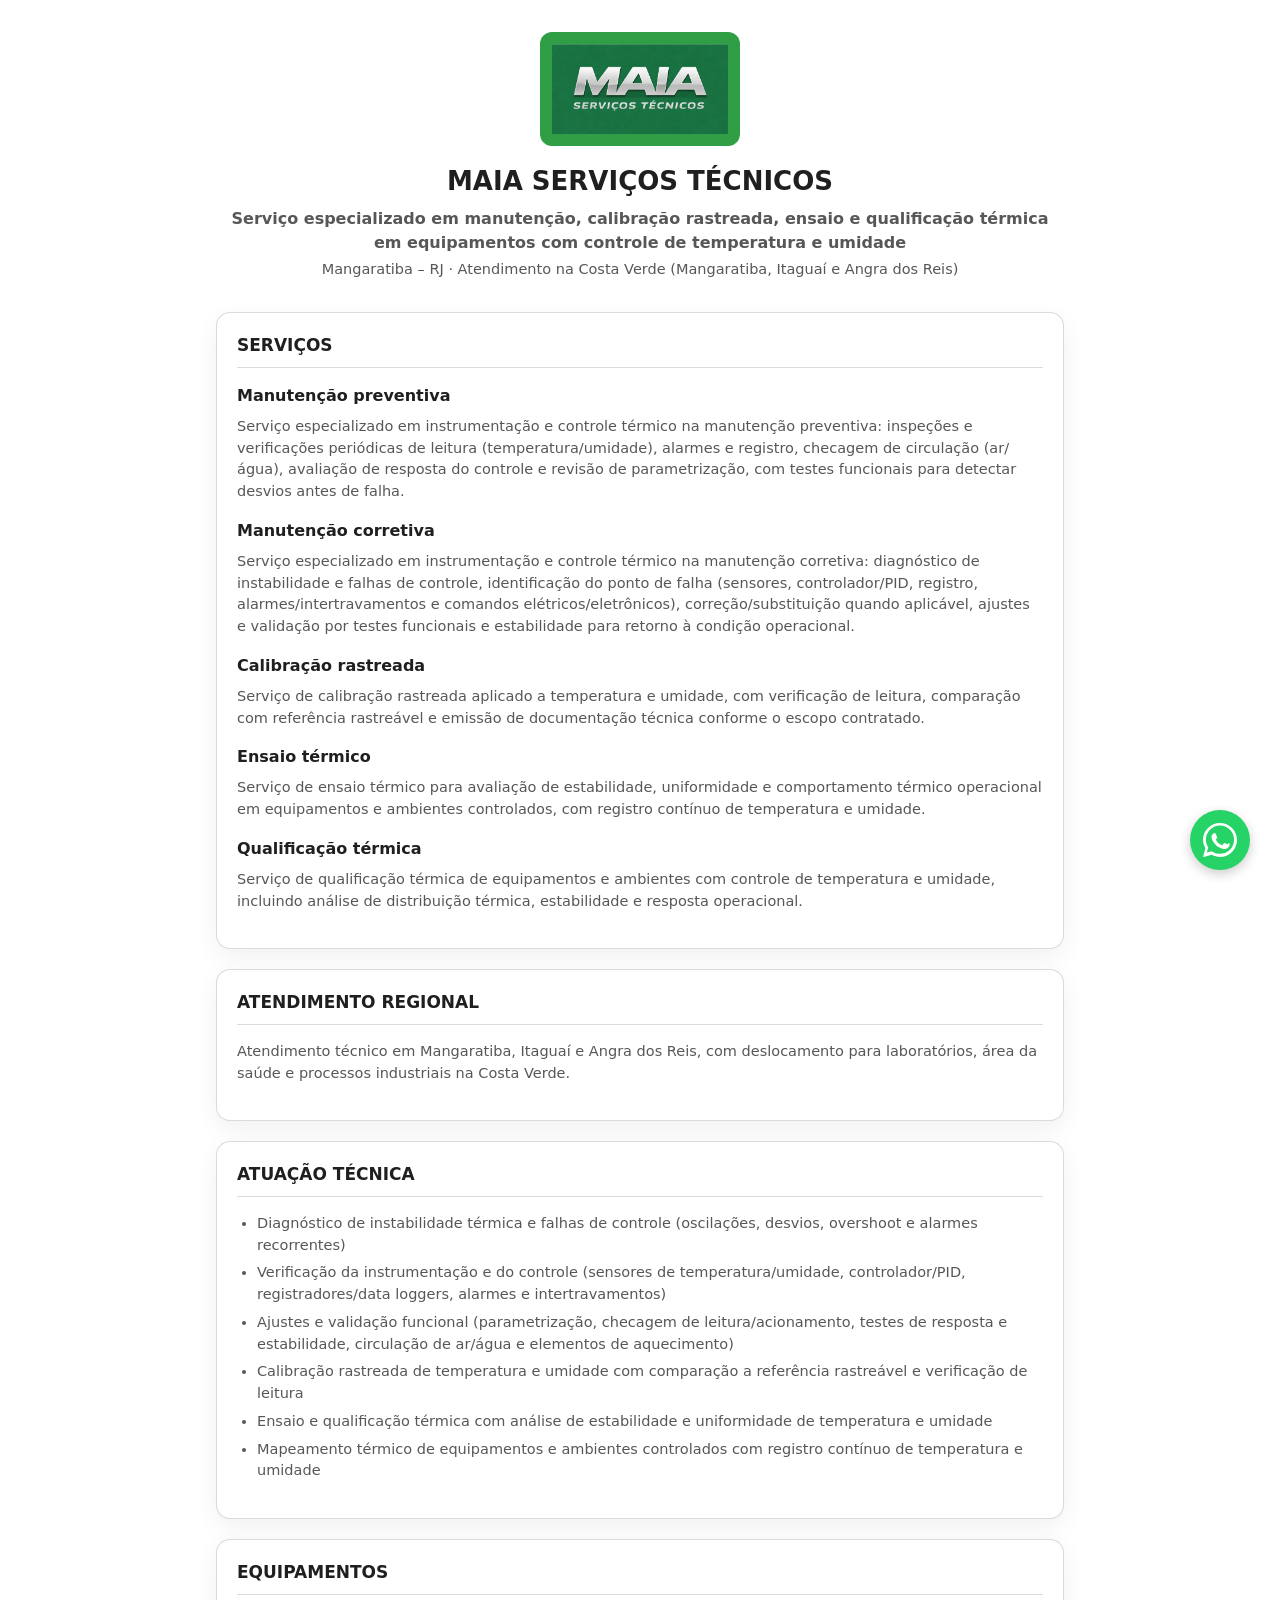
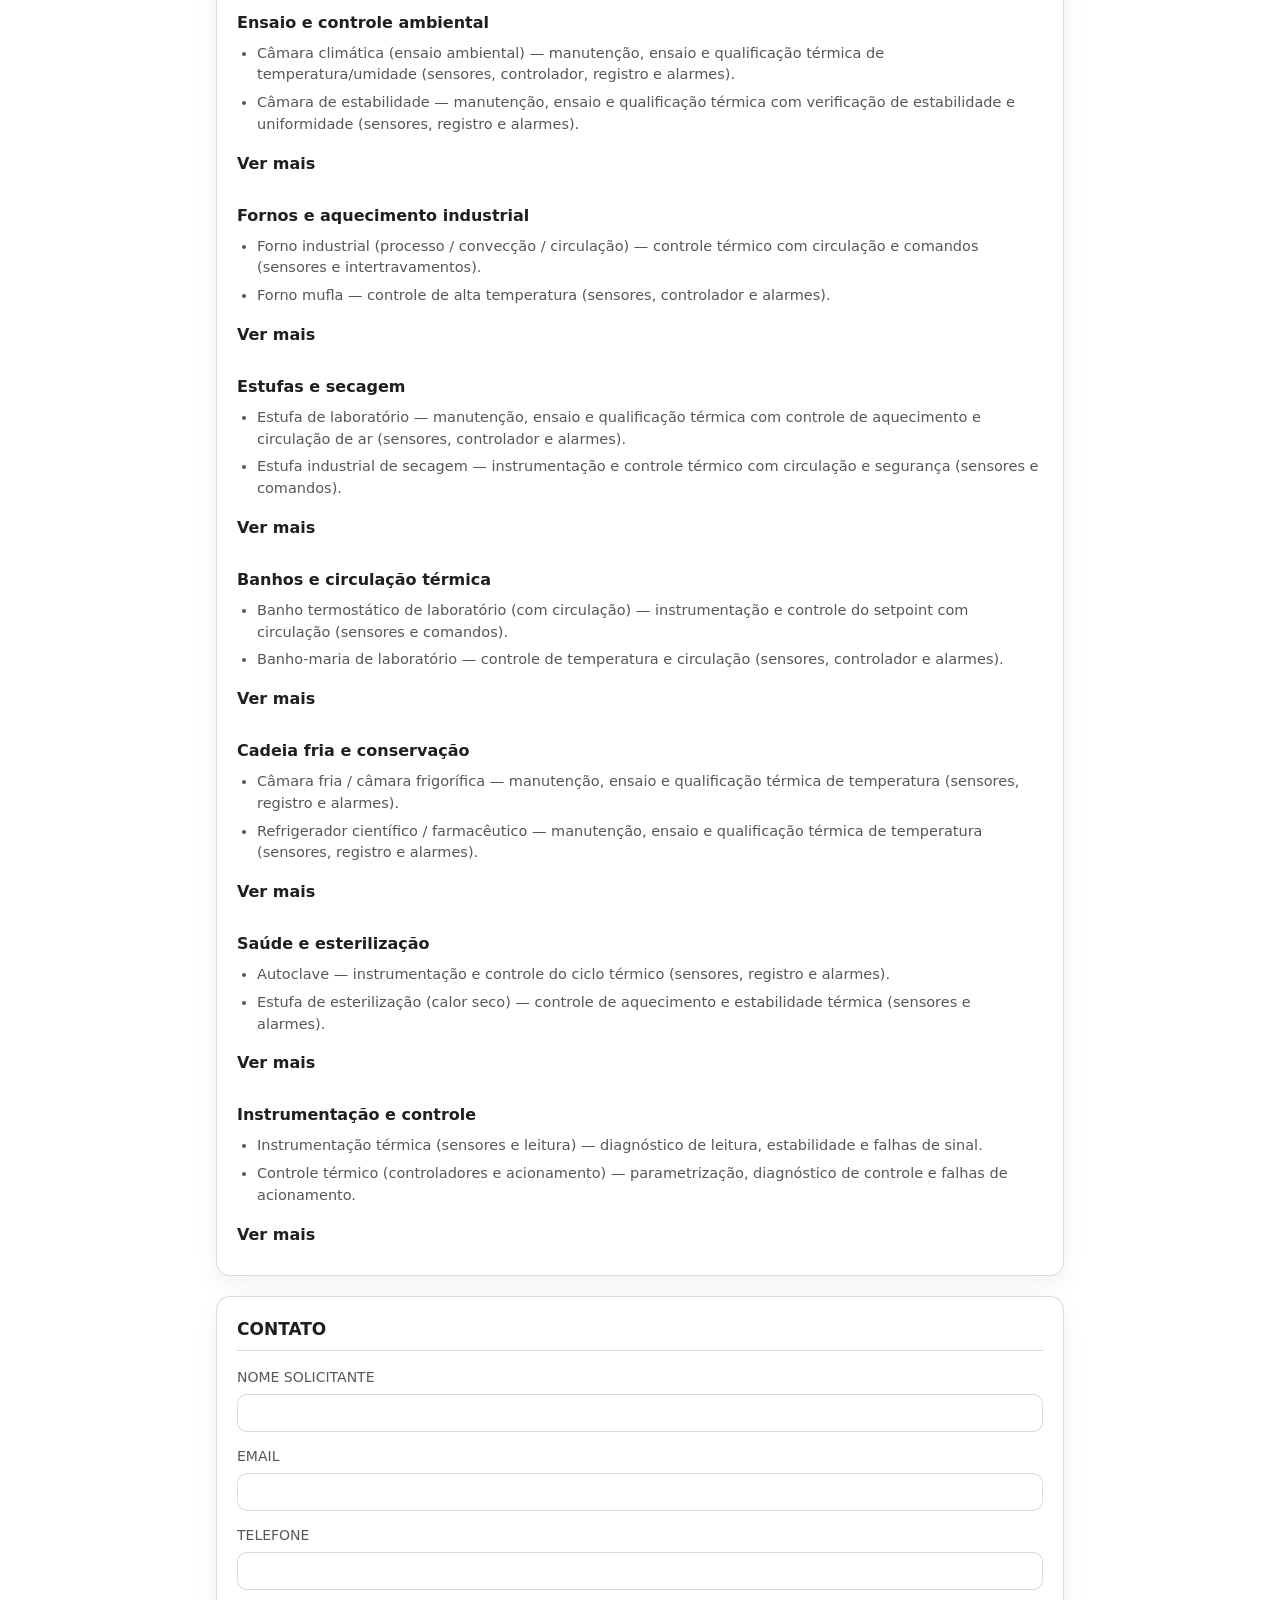
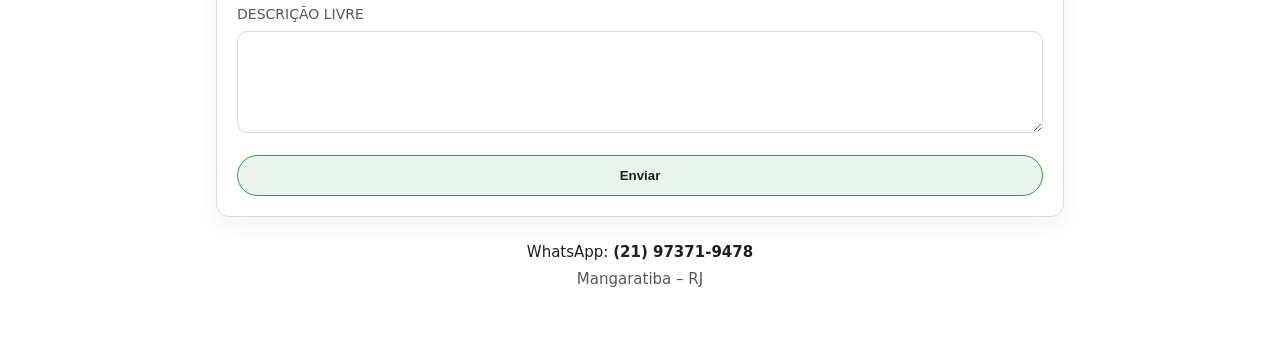
==== commit f5c27668: "Update index.html" ====
--- a/index.html
+++ b/index.html
@@ -4,8 +4,8 @@
 <meta charset="utf-8" />
 <meta name="viewport" content="width=device-width, initial-scale=1" />
 
-<title>Manutenção de Câmara Climática e Estufa de Laboratório | Costa Verde RJ | MAIA Serviços Técnicos</title>
-<meta name="description" content="Serviço especializado em manutenção preventiva e corretiva em estufa de laboratório, câmara climática, banho-maria de laboratório e forno mufla. Mangaratiba – RJ · Costa Verde (Mangaratiba, Itaguaí e Angra dos Reis)." />
+<title>Manutenção, Calibração Rastreada e Qualificação Térmica | Costa Verde RJ | MAIA Serviços Técnicos</title>
+<meta name="description" content="Manutenção, calibração rastreada, ensaio e qualificação térmica em equipamentos com controle de temperatura e umidade. Mangaratiba – RJ · Costa Verde." />
 <meta name="robots" content="index,follow" />
 
 <link rel="icon" href="/favicon.ico" sizes="any" />
@@ -108,7 +108,7 @@
   font-weight:600;
   font-size:16px;
   margin-bottom:8px;
-  color: var(--text) !important; /* Força cor preta */
+  color: var(--text) !important;
   display: block;
 }
 
@@ -246,12 +246,13 @@
   <div class="hero">
     <img src="logo.png" alt="MAIA Serviços Técnicos" class="logo">
     <h1>MAIA SERVIÇOS TÉCNICOS</h1>
-    <p class="lead">Serviço especializado em manutenção e diagnóstico em equipamentos com controle de temperatura e umidade</p>
+    <p class="lead">Serviço especializado em manutenção, calibração rastreada, ensaio e qualificação térmica em equipamentos com controle de temperatura e umidade</p>
     <p class="sublead">Mangaratiba – RJ · Atendimento na Costa Verde (Mangaratiba, Itaguaí e Angra dos Reis)</p>
   </div>
 
   <section>
     <h2>SERVIÇOS</h2>
+
     <div class="service-inline">Manutenção preventiva</div>
     <p>
       Serviço especializado em instrumentação e controle térmico na manutenção preventiva: inspeções e verificações periódicas de leitura
@@ -265,6 +266,24 @@
       identificação do ponto de falha (sensores, controlador/PID, registro, alarmes/intertravamentos e comandos
       elétricos/eletrônicos), correção/substituição quando aplicável, ajustes e validação por testes funcionais e
       estabilidade para retorno à condição operacional.
+    </p>
+
+    <div class="service-inline">Calibração rastreada</div>
+    <p>
+      Serviço de calibração rastreada aplicado a temperatura e umidade, com verificação de leitura,
+      comparação com referência rastreável e emissão de documentação técnica conforme o escopo contratado.
+    </p>
+
+    <div class="service-inline">Ensaio térmico</div>
+    <p>
+      Serviço de ensaio térmico para avaliação de estabilidade, uniformidade e comportamento térmico
+      operacional em equipamentos e ambientes controlados, com registro contínuo de temperatura e umidade.
+    </p>
+
+    <div class="service-inline">Qualificação térmica</div>
+    <p>
+      Serviço de qualificação térmica de equipamentos e ambientes com controle de temperatura e umidade,
+      incluindo análise de distribuição térmica, estabilidade e resposta operacional.
     </p>
   </section>
 
@@ -282,6 +301,9 @@
       <li>Diagnóstico de instabilidade térmica e falhas de controle (oscilações, desvios, overshoot e alarmes recorrentes)</li>
       <li>Verificação da instrumentação e do controle (sensores de temperatura/umidade, controlador/PID, registradores/data loggers, alarmes e intertravamentos)</li>
       <li>Ajustes e validação funcional (parametrização, checagem de leitura/acionamento, testes de resposta e estabilidade, circulação de ar/água e elementos de aquecimento)</li>
+      <li>Calibração rastreada de temperatura e umidade com comparação a referência rastreável e verificação de leitura</li>
+      <li>Ensaio e qualificação térmica com análise de estabilidade e uniformidade de temperatura e umidade</li>
+      <li>Mapeamento térmico de equipamentos e ambientes controlados com registro contínuo de temperatura e umidade</li>
     </ul>
   </section>
 
@@ -291,8 +313,8 @@
     <div class="equip-grupo">
       <h3>Ensaio e controle ambiental</h3>
       <ul>
-        <li>Câmara climática (ensaio ambiental) — instrumentação e controle de temperatura/umidade (sensores, controlador, registro e alarmes).</li>
-        <li>Câmara de estabilidade — controle e monitoramento com verificação de estabilidade (sensores, registro e alarmes).</li>
+        <li>Câmara climática (ensaio ambiental) — manutenção, ensaio e qualificação térmica de temperatura/umidade (sensores, controlador, registro e alarmes).</li>
+        <li>Câmara de estabilidade — manutenção, ensaio e qualificação térmica com verificação de estabilidade e uniformidade (sensores, registro e alarmes).</li>
       </ul>
       <details>
         <summary>Ver mais</summary>
@@ -325,8 +347,8 @@
     <div class="equip-grupo">
       <h3>Estufas e secagem</h3>
       <ul>
-        <li>Estufa de laboratório — controle de aquecimento e circulação de ar (sensores, controlador e alarmes).</li>
-        <li>Estufa industrial de secagem — instrumentação e controle térmico with circulação e segurança (sensores e comandos).</li>
+        <li>Estufa de laboratório — manutenção, ensaio e qualificação térmica com controle de aquecimento e circulação de ar (sensores, controlador e alarmes).</li>
+        <li>Estufa industrial de secagem — instrumentação e controle térmico com circulação e segurança (sensores e comandos).</li>
       </ul>
       <details>
         <summary>Ver mais</summary>
@@ -361,8 +383,8 @@
     <div class="equip-grupo">
       <h3>Cadeia fria e conservação</h3>
       <ul>
-        <li>Câmara fria / câmara frigorífica — monitoramento e controle de temperatura (sensores, registro e alarmes).</li>
-        <li>Refrigerador científico / farmacêutico — controle e monitoramento de temperatura (sensores, registro e alarmes).</li>
+        <li>Câmara fria / câmara frigorífica — manutenção, ensaio e qualificação térmica de temperatura (sensores, registro e alarmes).</li>
+        <li>Refrigerador científico / farmacêutico — manutenção, ensaio e qualificação térmica de temperatura (sensores, registro e alarmes).</li>
       </ul>
       <details>
         <summary>Ver mais</summary>
@@ -431,7 +453,7 @@
     <div class="loc">Mangaratiba – RJ</div>
   </footer>
 
-  <a href="https://wa.me/5521973719478?text=Olá!%20Gostaria%20de%20solicitar%20um%20orçamento%20para%20manutenção%20de%20equipamentos." class="whatsapp-float" target="_blank" rel="noopener noreferrer">
+  <a href="https://wa.me/5521973719478?text=Olá!%20Gostaria%20de%20solicitar%20um%20orçamento%20para%20serviços%20em%20equipamentos%20térmicos." class="whatsapp-float" target="_blank" rel="noopener noreferrer">
     <svg viewBox="0 0 32 32" class="whatsapp-icon">
       <path d="M16.05 32h-.05c-2.68 0-5.3-.7-7.66-2.03l-8.34 2.19 2.23-8.13A15.93 15.93 0 0 1 0 15.95C0 7.15 7.18 0 16 0s16 7.15 16 15.95c0 8.8-7.18 16.05-15.95 16.05zm-7.6-5.28l.45.27a13.25 13.25 0 0 0 7.1 2.06c7.32 0 13.28-5.96 13.28-13.3S23.32 2.45 16 2.45 2.72 8.41 2.72 15.75c0 2.44.66 4.8 1.9 6.82l.3.48-1.32 4.8 4.85-1.33zM23.18 20.2c-.38-.2-2.3-1.14-2.65-1.27-.36-.13-.62-.2-.88.2-.26.4-.98 1.26-1.2 1.53-.23.26-.45.3-.84.1-2.22-.98-3.92-2.26-5.4-4.76-.23-.38 0-.58.2-.77.17-.18.38-.45.56-.67.18-.23.24-.38.36-.64.12-.26.06-.5-.03-.7-.1-.2-.88-2.14-1.2-2.92-.32-.77-.65-.66-.88-.66l-.76-.02c-.26 0-.7.1-1.06.48-.36.4-1.4 1.36-1.4 3.32 0 1.96 1.43 3.86 1.63 4.12.2.26 2.8 4.28 6.8 6.02 2.38 1.03 3.32 1.1 4.56.93 1.05-.15 3.23-1.32 3.68-2.6.45-1.27.45-2.36.32-2.6-.13-.2-.5-.33-.88-.53z" fill="currentColor"></path>
     </svg>
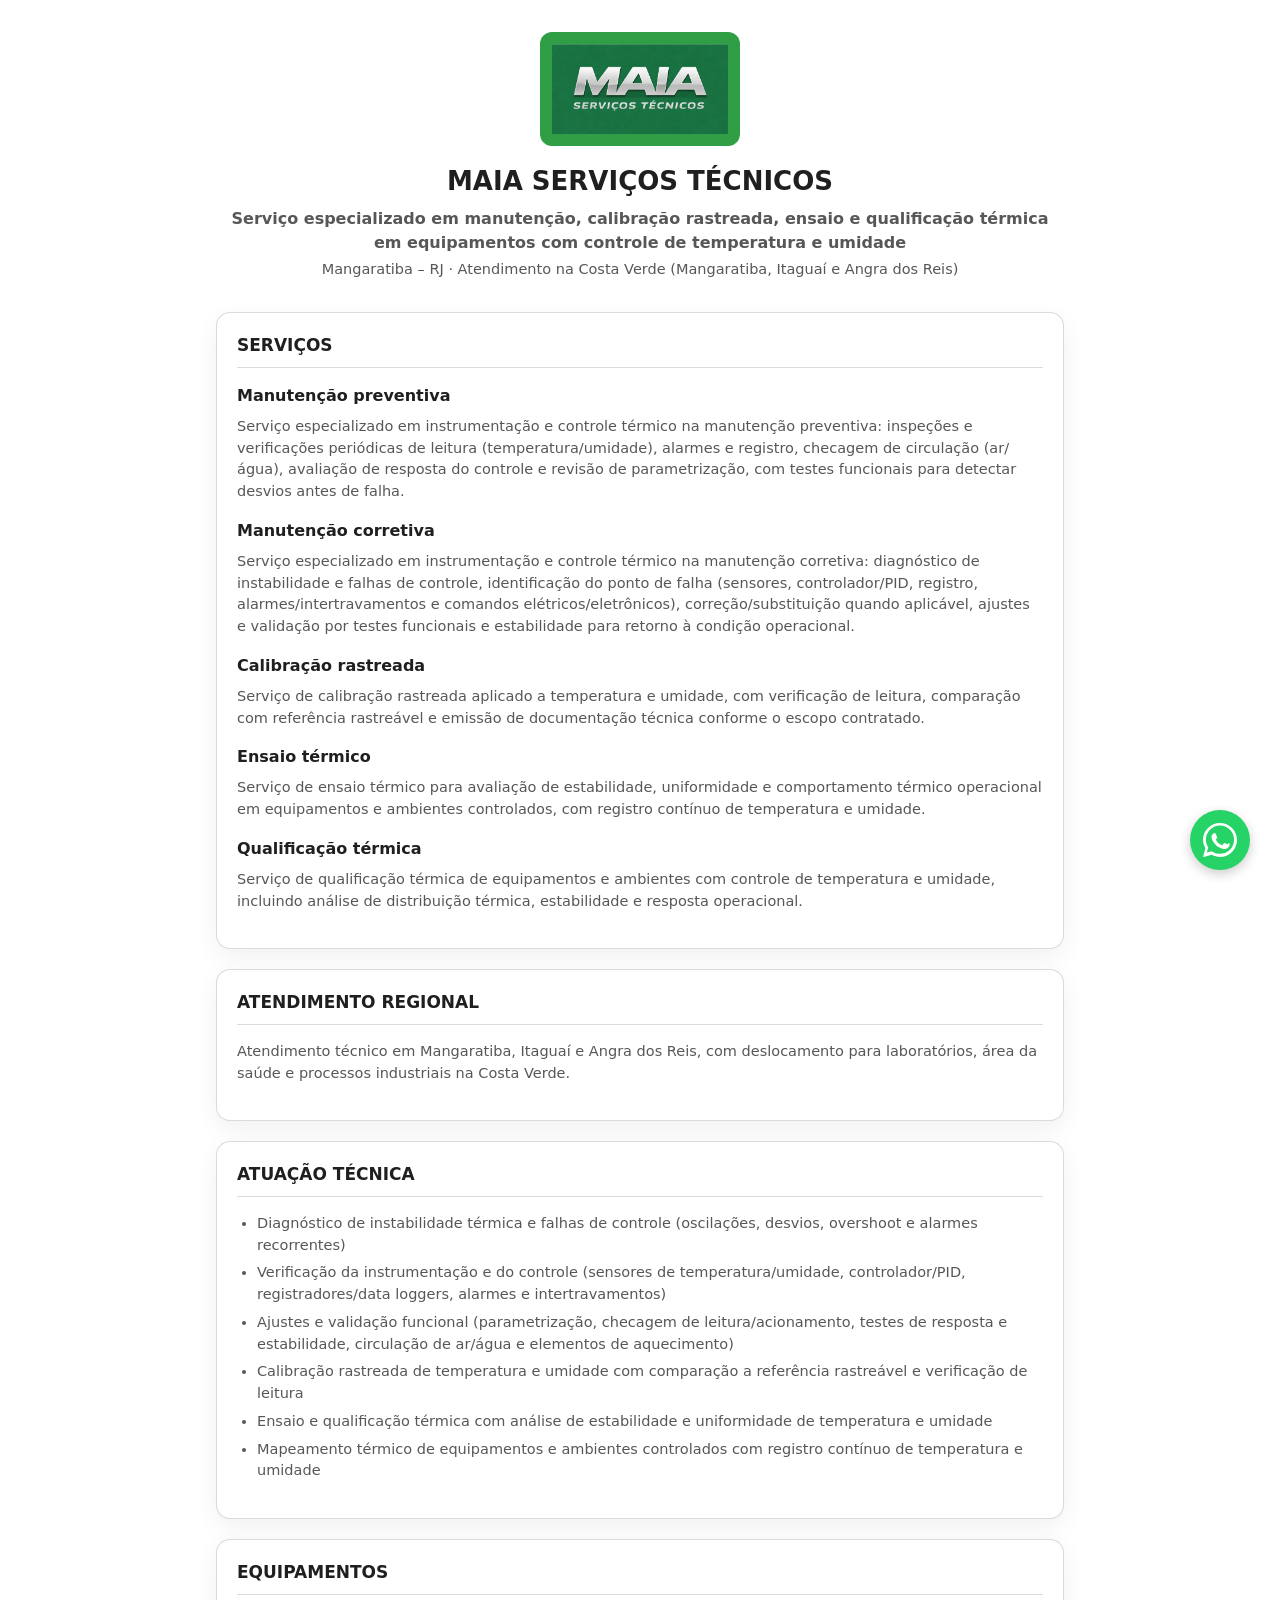
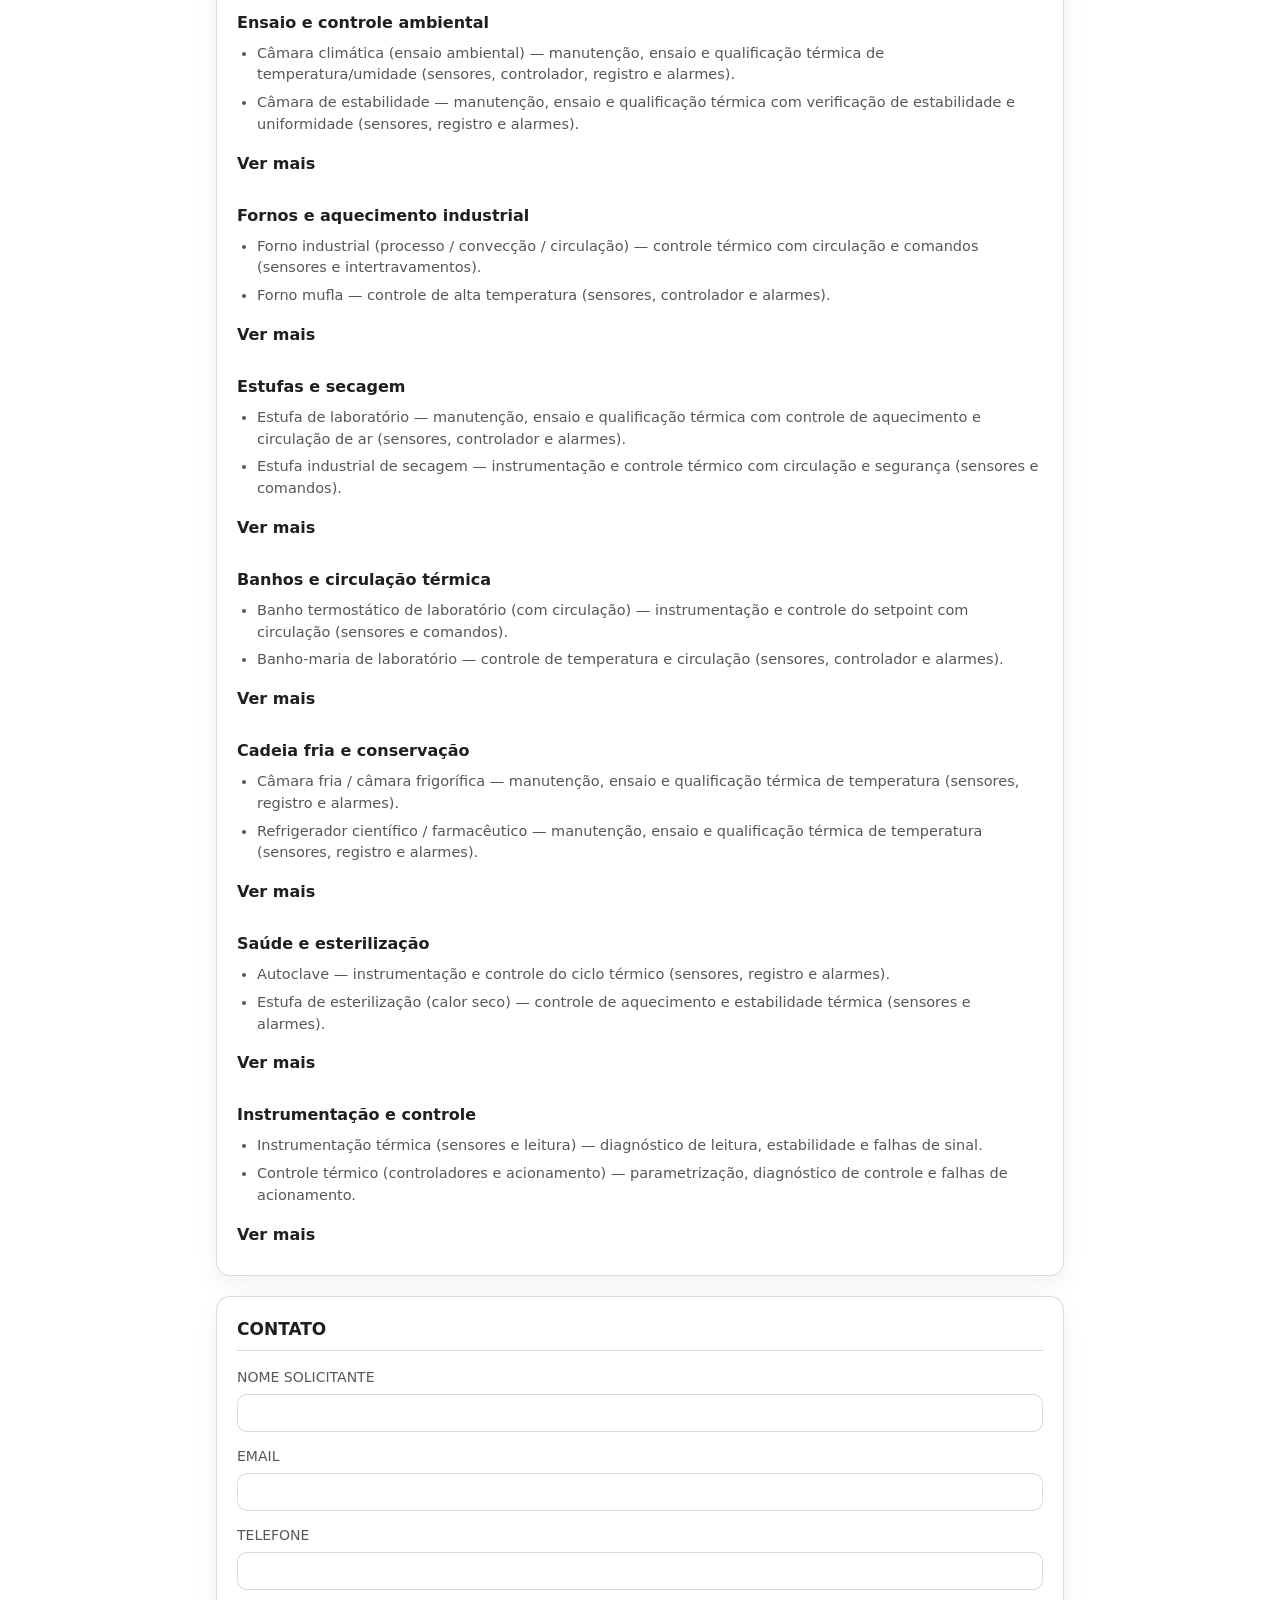
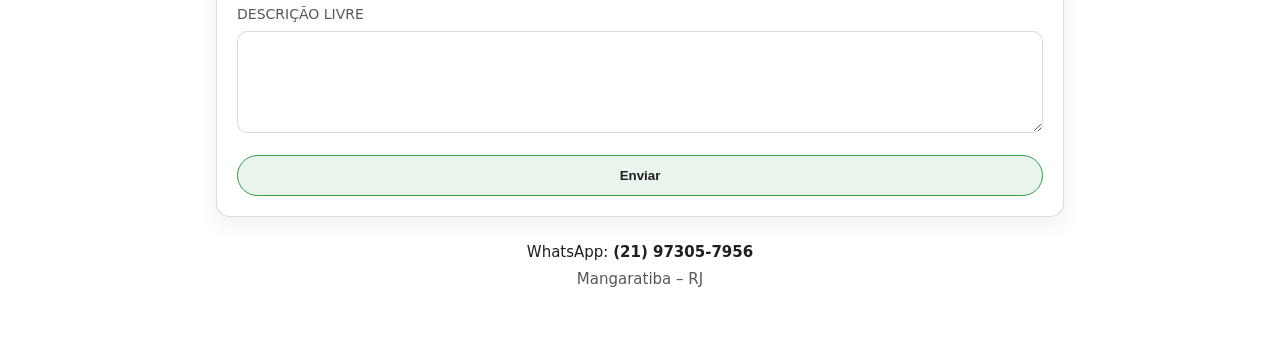
==== commit 2ada05a4: "Update index.html" ====
--- a/index.html
+++ b/index.html
@@ -449,11 +449,11 @@
   </section>
 
   <footer>
-    <div>WhatsApp: <a href="https://wa.me/5521973719478" target="_blank" rel="noopener">(21) 97371-9478</a></div>
+    <div>WhatsApp: <a href="https://wa.me/5521973057956" target="_blank" rel="noopener">(21) 97305-7956</a></div>
     <div class="loc">Mangaratiba – RJ</div>
   </footer>
 
-  <a href="https://wa.me/5521973719478?text=Olá!%20Gostaria%20de%20solicitar%20um%20orçamento%20para%20serviços%20em%20equipamentos%20térmicos." class="whatsapp-float" target="_blank" rel="noopener noreferrer">
+  <a href="https://wa.me/5521973057956?text=Olá!%20Gostaria%20de%20solicitar%20um%20orçamento%20para%20serviços%20em%20equipamentos%20térmicos." class="whatsapp-float" target="_blank" rel="noopener noreferrer">
     <svg viewBox="0 0 32 32" class="whatsapp-icon">
       <path d="M16.05 32h-.05c-2.68 0-5.3-.7-7.66-2.03l-8.34 2.19 2.23-8.13A15.93 15.93 0 0 1 0 15.95C0 7.15 7.18 0 16 0s16 7.15 16 15.95c0 8.8-7.18 16.05-15.95 16.05zm-7.6-5.28l.45.27a13.25 13.25 0 0 0 7.1 2.06c7.32 0 13.28-5.96 13.28-13.3S23.32 2.45 16 2.45 2.72 8.41 2.72 15.75c0 2.44.66 4.8 1.9 6.82l.3.48-1.32 4.8 4.85-1.33zM23.18 20.2c-.38-.2-2.3-1.14-2.65-1.27-.36-.13-.62-.2-.88.2-.26.4-.98 1.26-1.2 1.53-.23.26-.45.3-.84.1-2.22-.98-3.92-2.26-5.4-4.76-.23-.38 0-.58.2-.77.17-.18.38-.45.56-.67.18-.23.24-.38.36-.64.12-.26.06-.5-.03-.7-.1-.2-.88-2.14-1.2-2.92-.32-.77-.65-.66-.88-.66l-.76-.02c-.26 0-.7.1-1.06.48-.36.4-1.4 1.36-1.4 3.32 0 1.96 1.43 3.86 1.63 4.12.2.26 2.8 4.28 6.8 6.02 2.38 1.03 3.32 1.1 4.56.93 1.05-.15 3.23-1.32 3.68-2.6.45-1.27.45-2.36.32-2.6-.13-.2-.5-.33-.88-.53z" fill="currentColor"></path>
     </svg>
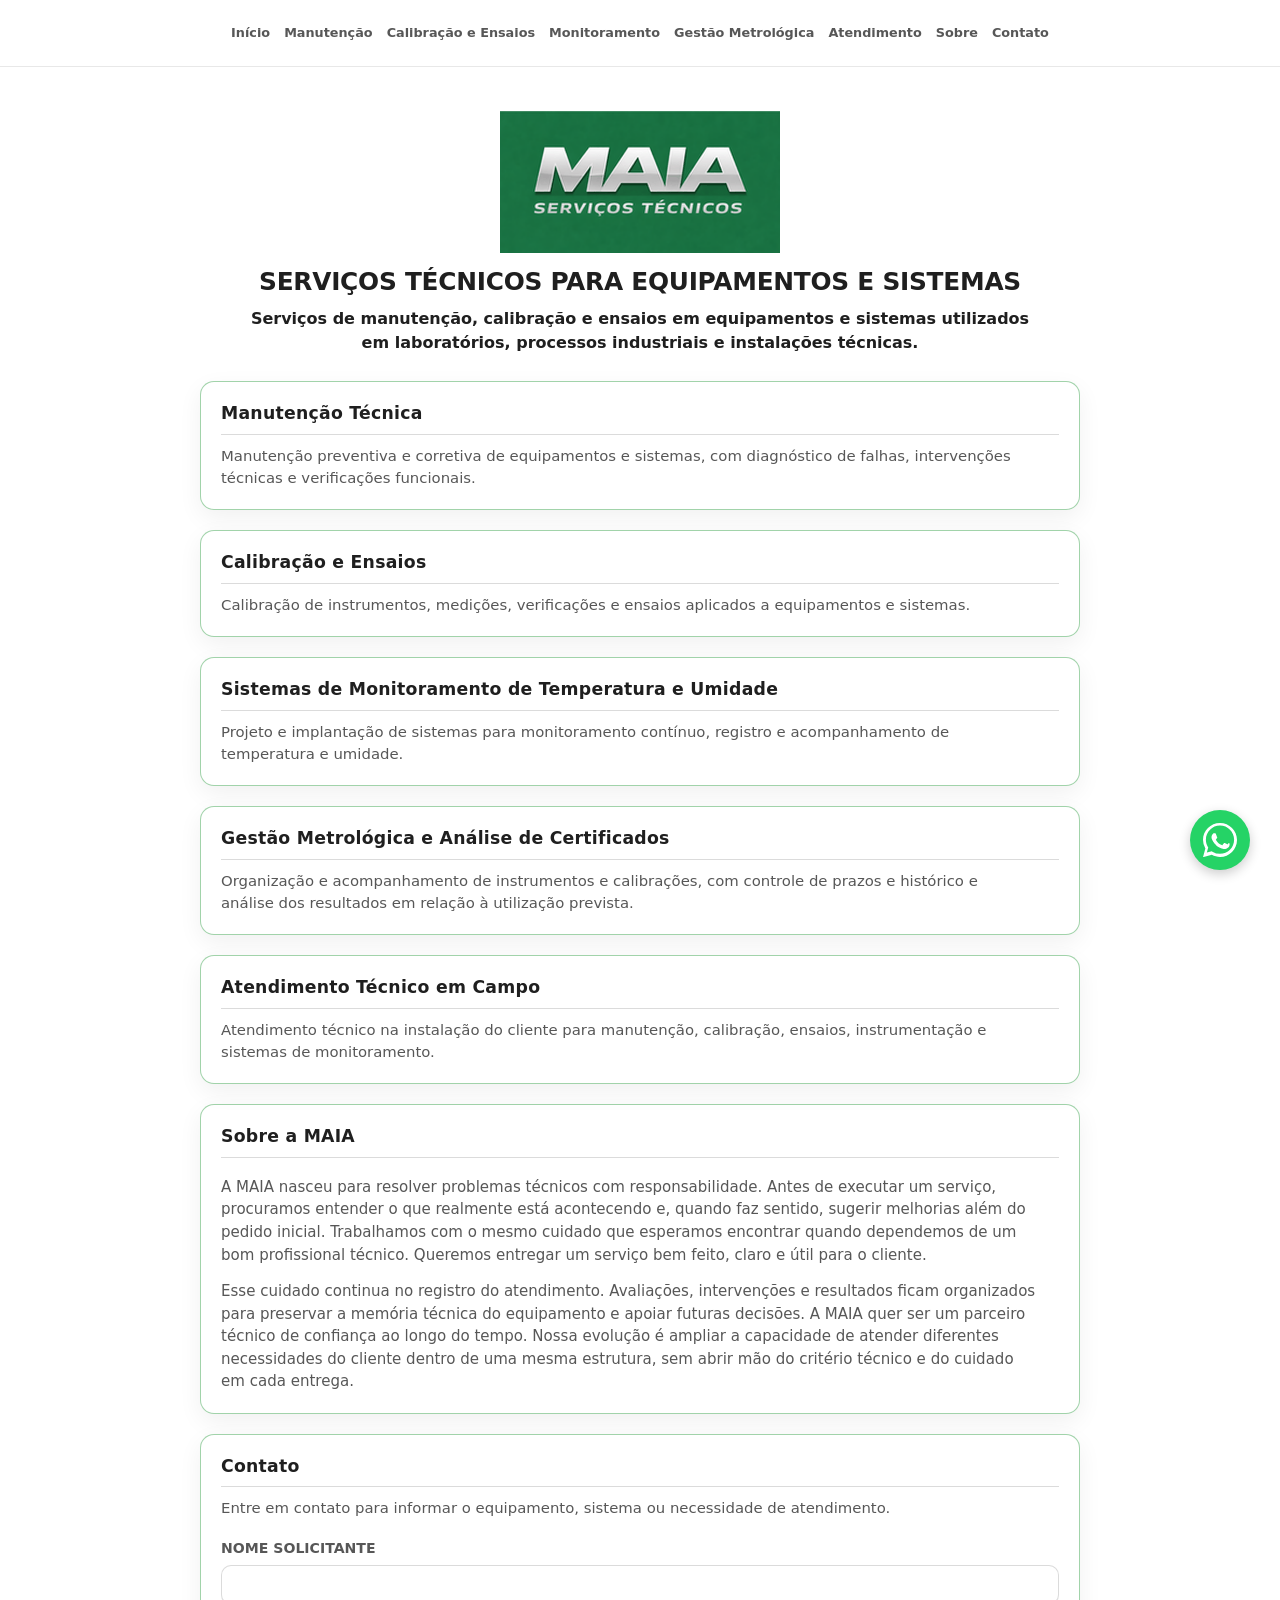
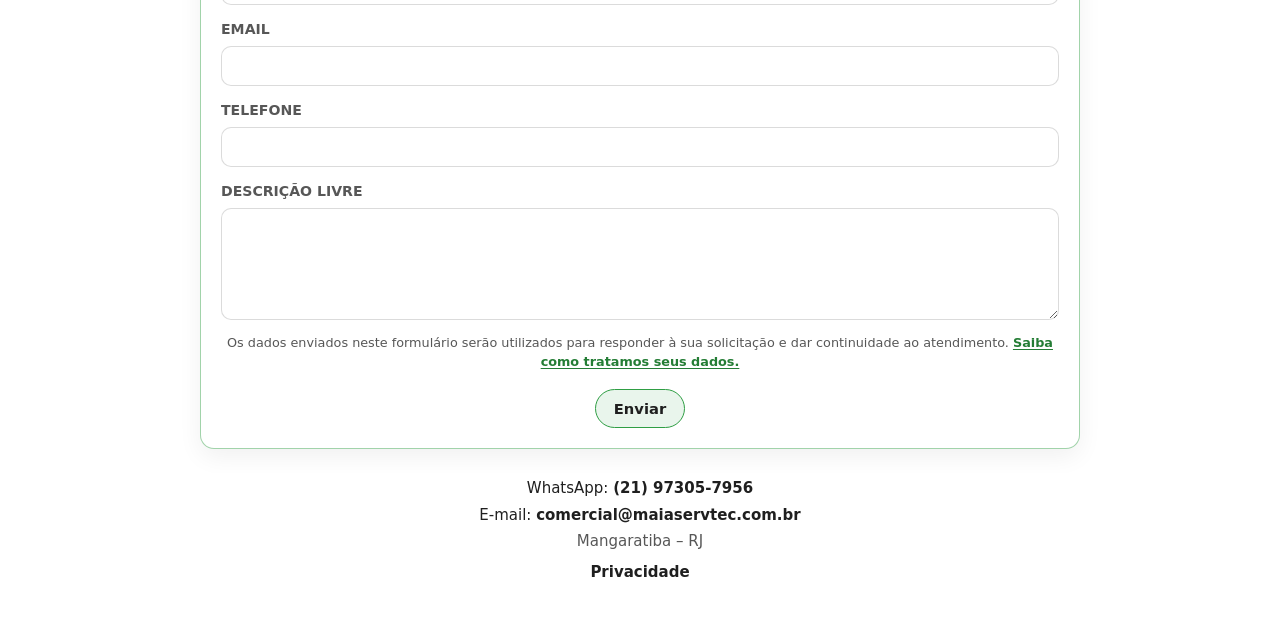
==== commit dd03bab5: "Add files via upload Preview MAIA site v0.5.14 — Speed Insights e logo 2x" ====
--- a/index.html
+++ b/index.html
@@ -1,464 +1,800 @@
-<!doctype html>
-<html lang="pt-BR">
-<head>
-<meta charset="utf-8" />
-<meta name="viewport" content="width=device-width, initial-scale=1" />
-
-<title>Manutenção, Calibração Rastreada e Qualificação Térmica | Costa Verde RJ | MAIA Serviços Técnicos</title>
-<meta name="description" content="Manutenção, calibração rastreada, ensaio e qualificação térmica em equipamentos com controle de temperatura e umidade. Mangaratiba – RJ · Costa Verde." />
-<meta name="robots" content="index,follow" />
-
-<link rel="icon" href="/favicon.ico" sizes="any" />
-<link rel="icon" type="image/png" sizes="32x32" href="/favicon-32x32.png" />
-<link rel="icon" type="image/png" sizes="16x16" href="/favicon-16x16.png" />
-<link rel="apple-touch-icon" sizes="180x180" href="/apple-touch-icon.png" />
-<meta name="theme-color" content="#2F9E44" />
-<link rel="canonical" href="https://maiaservtec.com.br/" />
-  
-<script>
-  window.va = window.va || function () { (window.vaq = window.vaq || []).push(arguments); };
-</script>
-<script defer src="/_vercel/insights/script.js"></script>
-
-<style>
-:root{
-  --green:#2F9E44;
-  --silver:#D0D0D0;
-  --text:#1f1f1f;
-  --muted:rgba(31,31,31,.75);
-  --border:rgba(31,31,31,.16);
-  --card:#ffffff;
-  --bg:#ffffff;
-  --radius:14px;
-  --shadow:0 8px 24px rgba(0,0,0,.06);
-  --max:880px;
-  --font:system-ui,-apple-system,Segoe UI,Roboto,Arial,sans-serif;
-}
-
-*{box-sizing:border-box}
-
-body{
-  margin:0;
-  font-family:var(--font);
-  background:var(--bg);
-  color:var(--text);
-  line-height:1.5;
-}
-
-.wrap{
-  max-width:var(--max);
-  margin:auto;
-  padding:32px 16px 48px;
-}
-
-/* BLOCO CENTRALIZADO */
-.hero{
-  text-align:center;
-  margin-bottom:32px;
-}
-
-.logo{
-  width:200px;
-  background:var(--green);
-  border-radius:12px;
-  padding:12px;
-  display:block;
-  margin:0 auto 16px auto;
-}
-
-.hero h1{
-  margin:0 0 6px;
-  font-size:26px;
-}
-
-.hero .lead{
-  margin:0;
-  font-size:16px;
-  font-weight:600;
-}
-
-.hero .sublead{
-  margin:4px 0 0;
-  font-size:14.5px;
-  color:var(--muted);
-}
-
-/* SECTIONS */
-section{
-  background:var(--card);
-  border:1px solid var(--border);
-  border-radius:var(--radius);
-  padding:20px;
-  margin-bottom:20px;
-  box-shadow:var(--shadow);
-}
-
-h2{
-  margin:0 0 16px;
-  font-size:17px;
-  color: var(--text);
-  border-bottom: 1px solid var(--border);
-  padding-bottom: 8px;
-}
-
-/* PADRONIZAÇÃO DE TÍTULOS (Igual à seção SERVIÇOS) */
-.service-inline, 
-.equip-grupo h3, 
-details summary {
-  font-weight:600;
-  font-size:16px;
-  margin-bottom:8px;
-  color: var(--text) !important;
-  display: block;
-}
-
-/* PADRONIZAÇÃO DE CONTEÚDO (Igual à seção SERVIÇOS) */
-p, ul {
-  margin:0 0 16px;
-  color:var(--muted);
-  font-size:14.5px;
-}
-
-ul { padding-left: 20px; }
-li { margin-bottom: 6px; }
-
-/* EQUIPAMENTOS */
-.equip-grupo{
-  margin-bottom:20px;
-}
-.equip-grupo:last-child{
-  margin-bottom:0;
-}
-details summary {
-  cursor:pointer;
-  list-style: none;
-  margin-top: 10px;
-}
-details summary::-webkit-details-marker { display: none; }
-
-/* FORM */
-form{
-  display:flex;
-  flex-direction:column;
-  gap:14px;
-}
-
-label{
-  display:flex;
-  flex-direction:column;
-  font-size:14px;
-  color:var(--muted);
-}
-
-input,textarea{
-  margin-top:6px;
-  padding:10px;
-  border-radius:10px;
-  border:1px solid var(--border);
-  font-family:var(--font);
-  font-size:14.5px;
-}
-
-input:focus,textarea:focus{
-  border-color:var(--green);
-  outline:none;
-  box-shadow:0 0 0 3px rgba(47,158,68,.15);
-}
-
-button{
-  margin-top:8px;
-  padding:12px;
-  border-radius:999px;
-  border:1px solid var(--green);
-  background:rgba(47,158,68,.10);
-  font-weight:600;
-  cursor:pointer;
-  color: var(--text);
-}
-
-button:hover{
-  background:rgba(47,158,68,.18);
-}
-
-/* WHATSAPP FLOAT */
-.whatsapp-float {
-  position: fixed;
-  width: 60px;
-  height: 60px;
-  bottom: 30px;
-  right: 30px;
-  background-color: #25d366;
-  color: #FFF;
-  border-radius: 50px;
-  text-align: center;
-  box-shadow: 0px 4px 12px rgba(0,0,0,0.2);
-  z-index: 1000;
-  display: flex;
-  align-items: center;
-  justify-content: center;
-  transition: transform 0.3s ease;
-}
-
-.whatsapp-float:hover {
-  transform: scale(1.1);
-  background-color: #20b858;
-}
-
-.whatsapp-icon {
-  width: 34px;
-  height: 34px;
-}
-
-/* FOOTER */
-footer{
-  text-align:center;
-  margin-top:24px;
-  font-size:15px;
-}
-
-footer a{
-  font-weight:700;
-  text-decoration:none;
-  color:var(--text);
-}
-
-footer .loc{
-  margin-top:4px;
-  color:var(--muted);
-}
-
-@media(max-width:600px){
-  .logo{width:170px}
-  .whatsapp-float {
-    width: 50px;
-    height: 50px;
-    bottom: 20px;
-    right: 20px;
-  }
-  .whatsapp-icon { width: 28px; height: 28px; }
-}
-</style>
-</head>
-
-<body>
-<div class="wrap">
-
-  <div class="hero">
-    <img src="logo.png" alt="MAIA Serviços Técnicos" class="logo">
-    <h1>MAIA SERVIÇOS TÉCNICOS</h1>
-    <p class="lead">Serviço especializado em manutenção, calibração rastreada, ensaio e qualificação térmica em equipamentos com controle de temperatura e umidade</p>
-    <p class="sublead">Mangaratiba – RJ · Atendimento na Costa Verde (Mangaratiba, Itaguaí e Angra dos Reis)</p>
-  </div>
-
-  <section>
-    <h2>SERVIÇOS</h2>
-
-    <div class="service-inline">Manutenção preventiva</div>
-    <p>
-      Serviço especializado em instrumentação e controle térmico na manutenção preventiva: inspeções e verificações periódicas de leitura
-      (temperatura/umidade), alarmes e registro, checagem de circulação (ar/água), avaliação de resposta do controle
-      e revisão de parametrização, com testes funcionais para detectar desvios antes de falha.
-    </p>
-
-    <div class="service-inline">Manutenção corretiva</div>
-    <p>
-      Serviço especializado em instrumentação e controle térmico na manutenção corretiva: diagnóstico de instabilidade e falhas de controle,
-      identificação do ponto de falha (sensores, controlador/PID, registro, alarmes/intertravamentos e comandos
-      elétricos/eletrônicos), correção/substituição quando aplicável, ajustes e validação por testes funcionais e
-      estabilidade para retorno à condição operacional.
-    </p>
-
-    <div class="service-inline">Calibração rastreada</div>
-    <p>
-      Serviço de calibração rastreada aplicado a temperatura e umidade, com verificação de leitura,
-      comparação com referência rastreável e emissão de documentação técnica conforme o escopo contratado.
-    </p>
-
-    <div class="service-inline">Ensaio térmico</div>
-    <p>
-      Serviço de ensaio térmico para avaliação de estabilidade, uniformidade e comportamento térmico
-      operacional em equipamentos e ambientes controlados, com registro contínuo de temperatura e umidade.
-    </p>
-
-    <div class="service-inline">Qualificação térmica</div>
-    <p>
-      Serviço de qualificação térmica de equipamentos e ambientes com controle de temperatura e umidade,
-      incluindo análise de distribuição térmica, estabilidade e resposta operacional.
-    </p>
-  </section>
-
-  <section>
-    <h2>ATENDIMENTO REGIONAL</h2>
-    <p>
-      Atendimento técnico em Mangaratiba, Itaguaí e Angra dos Reis, com deslocamento para
-      laboratórios, área da saúde e processos industriais na Costa Verde.
-    </p>
-  </section>
-
-  <section>
-    <h2>ATUAÇÃO TÉCNICA</h2>
-    <ul>
-      <li>Diagnóstico de instabilidade térmica e falhas de controle (oscilações, desvios, overshoot e alarmes recorrentes)</li>
-      <li>Verificação da instrumentação e do controle (sensores de temperatura/umidade, controlador/PID, registradores/data loggers, alarmes e intertravamentos)</li>
-      <li>Ajustes e validação funcional (parametrização, checagem de leitura/acionamento, testes de resposta e estabilidade, circulação de ar/água e elementos de aquecimento)</li>
-      <li>Calibração rastreada de temperatura e umidade com comparação a referência rastreável e verificação de leitura</li>
-      <li>Ensaio e qualificação térmica com análise de estabilidade e uniformidade de temperatura e umidade</li>
-      <li>Mapeamento térmico de equipamentos e ambientes controlados com registro contínuo de temperatura e umidade</li>
-    </ul>
-  </section>
-
-  <section>
-    <h2>EQUIPAMENTOS</h2>
-
-    <div class="equip-grupo">
-      <h3>Ensaio e controle ambiental</h3>
-      <ul>
-        <li>Câmara climática (ensaio ambiental) — manutenção, ensaio e qualificação térmica de temperatura/umidade (sensores, controlador, registro e alarmes).</li>
-        <li>Câmara de estabilidade — manutenção, ensaio e qualificação térmica com verificação de estabilidade e uniformidade (sensores, registro e alarmes).</li>
-      </ul>
-      <details>
-        <summary>Ver mais</summary>
-        <ul>
-          <li>Câmara de ensaio ambiental (temperatura/umidade) — instrumentação, controle e registro (sensores, controlador e alarmes).</li>
-          <li>Câmara de choque térmico — controle de ciclo e transições com instrumentação e intertravamentos (sensores e alarmes).</li>
-          <li>Câmara de temperatura (sem umidade) — controle e registro de temperatura (sensores, controlador e alarmes).</li>
-          <li>Câmara de umidade controlada — instrumentação e controle de umidade/temperatura (sensores, controlador e registro).</li>
-        </ul>
-      </details>
-    </div>
-
-    <div class="equip-grupo">
-      <h3>Fornos e aquecimento industrial</h3>
-      <ul>
-        <li>Forno industrial (processo / convecção / circulação) — controle térmico com circulação e comandos (sensores e intertravamentos).</li>
-        <li>Forno mufla — controle de alta temperatura (sensores, controlador e alarmes).</li>
-      </ul>
-      <details>
-        <summary>Ver mais</summary>
-        <ul>
-          <li>Forno de laboratório (alta temperatura) — controle de alta temperatura (sensores, controlador e alarmes).</li>
-          <li>Forno túnel / linha contínua — controle por zonas e monitoramento térmico (sensores, registro e alarmes).</li>
-          <li>Forno de tratamento térmico — instrumentação e controle de temperatura (sensores, controlador e registro).</li>
-          <li>Forno de secagem / forno de laboratório — controle de aquecimento e estabilidade (sensores e alarmes).</li>
-        </ul>
-      </details>
-    </div>
-
-    <div class="equip-grupo">
-      <h3>Estufas e secagem</h3>
-      <ul>
-        <li>Estufa de laboratório — manutenção, ensaio e qualificação térmica com controle de aquecimento e circulação de ar (sensores, controlador e alarmes).</li>
-        <li>Estufa industrial de secagem — instrumentação e controle térmico com circulação e segurança (sensores e comandos).</li>
-      </ul>
-      <details>
-        <summary>Ver mais</summary>
-        <ul>
-          <li>Estufa bacteriológica — estabilidade térmica e falhas de controle (sensores e alarmes).</li>
-          <li>Incubadora BOD — controle e monitoramento de temperatura (sensores, registro e alarmes).</li>
-          <li>Incubadora CO₂ — controle e monitoramento de temperatura (sensores, registro e alarmes).</li>
-          <li>Estufa de circulação forçada — controle de temperatura e circulação (sensores, controlador e alarmes).</li>
-          <li>Estufa de cura / polimerização — controle térmico e verificação de estabilidade (instrumentação e registro).</li>
-          <li>Estufa de pintura / cura — controle de aquecimento, circulação e segurança (sensores e intertravamentos).</li>
-          <li>Secador de bandejas / estufa de processo — instrumentação e controle de temperatura (sensores e registro).</li>
-        </ul>
-      </details>
-    </div>
-
-    <div class="equip-grupo">
-      <h3>Banhos e circulação térmica</h3>
-      <ul>
-        <li>Banho termostático de laboratório (com circulação) — instrumentação e controle do setpoint com circulação (sensores e comandos).</li>
-        <li>Banho-maria de laboratório — controle de temperatura e circulação (sensores, controlador e alarmes).</li>
-      </ul>
-      <details>
-        <summary>Ver mais</summary>
-        <ul>
-          <li>Termocirculador / circulador térmico — controle e monitoramento de temperatura com circulação (sensores e registro).</li>
-          <li>Banho refrigerado (controle de temperatura) — instrumentação e controle do setpoint (sensores, registro e alarmes).</li>
-          <li>Tanque de processo (aquecimento controlado) — instrumentação e controle de temperatura (sensores e alarmes).</li>
-        </ul>
-      </details>
-    </div>
-
-    <div class="equip-grupo">
-      <h3>Cadeia fria e conservação</h3>
-      <ul>
-        <li>Câmara fria / câmara frigorífica — manutenção, ensaio e qualificação térmica de temperatura (sensores, registro e alarmes).</li>
-        <li>Refrigerador científico / farmacêutico — manutenção, ensaio e qualificação térmica de temperatura (sensores, registro e alarmes).</li>
-      </ul>
-      <details>
-        <summary>Ver mais</summary>
-        <ul>
-          <li>Câmara de conservação (medicamentos/vacinas) — controle e evidência de estabilidade térmica (registro e alarmes).</li>
-          <li>Ultrafreezer -80°C — controle e monitoramento de temperatura (sensores, registro e alarmes).</li>
-          <li>Freezer -20°C — controle e monitoramento de temperatura (sensores, registro e alarmes).</li>
-          <li>Chiller / unidade de processo (controle de temperatura) — instrumentação e controle do setpoint do circuito (sensores, controlador e alarmes).</li>
-        </ul>
-      </details>
-    </div>
-
-    <div class="equip-grupo">
-      <h3>Saúde e esterilização</h3>
-      <ul>
-        <li>Autoclave — instrumentação e controle do ciclo térmico (sensores, registro e alarmes).</li>
-        <li>Estufa de esterilização (calor seco) — controle de aquecimento e estabilidade térmica (sensores e alarmes).</li>
-      </ul>
-      <details>
-        <summary>Ver mais</summary>
-        <ul>
-          <li>Aquecedor de soluções / fluidos — controle de temperatura (sensores, controlador e alarmes).</li>
-          <li>Berço aquecido / incubadora neonatal (térmico) — controle e monitoramento de temperatura (sensores, registro e alarmes).</li>
-          <li>Manta térmica / aquecimento controlado — controle e segurança térmica (sensores e controlador).</li>
-        </ul>
-      </details>
-    </div>
-
-    <div class="equip-grupo">
-      <h3>Instrumentação e controle</h3>
-      <ul>
-        <li>Instrumentação térmica (sensores e leitura) — diagnóstico de leitura, estabilidade e falhas de sinal.</li>
-        <li>Controle térmico (controladores e acionamento) — parametrização, diagnóstico de controle e falhas de acionamento.</li>
-      </ul>
-      <details>
-        <summary>Ver mais</summary>
-        <ul>
-          <li>Sensores (PT100 / termopar / umidade) — diagnóstico de leitura, estabilidade e falhas de sinal.</li>
-          <li>Controladores (PID) — parametrização, diagnóstico de controle e falhas de acionamento.</li>
-          <li>Registradores / data loggers — verificação de leitura, integridade de registro e evidências.</li>
-          <li>Alarmes e intertravamentos — diagnóstico de acionamento, sinalização e comandos.</li>
-          <li>Elementos de aquecimento (resistências) — verificação elétrica (continuidade/isolação), troca do elemento e validação por teste funcional.</li>
-        </ul>
-      </details>
-    </div>
-  </section>
-
-  <section id="contato">
-    <h2>CONTATO</h2>
-    <form action="https://formsubmit.co/comercial@maiaservtec.com.br" method="POST">
-      <input type="hidden" name="_subject" value="Novo Pedido - MAIA Serviços Técnicos">
-      <input type="hidden" name="_captcha" value="false">
-      <input type="text" name="_honey" style="display:none">
-      <input type="hidden" name="_next" value="https://maiaservtec.com.br/#contato">
-
-      <label>NOME SOLICITANTE <input type="text" name="NOME_SOLICITANTE" required></label>
-      <label>EMAIL <input type="email" name="EMAIL" required></label>
-      <label>TELEFONE <input type="text" name="TELEFONE" required></label>
-      <label>DESCRIÇÃO LIVRE <textarea name="DESCRICAO_LIVRE" rows="5" required></textarea></label>
-      <button type="submit">Enviar</button>
-    </form>
-  </section>
-
-  <footer>
-    <div>WhatsApp: <a href="https://wa.me/5521973057956" target="_blank" rel="noopener">(21) 97305-7956</a></div>
-    <div class="loc">Mangaratiba – RJ</div>
-  </footer>
-
-  <a href="https://wa.me/5521973057956?text=Olá!%20Gostaria%20de%20solicitar%20um%20orçamento%20para%20serviços%20em%20equipamentos%20térmicos." class="whatsapp-float" target="_blank" rel="noopener noreferrer">
-    <svg viewBox="0 0 32 32" class="whatsapp-icon">
-      <path d="M16.05 32h-.05c-2.68 0-5.3-.7-7.66-2.03l-8.34 2.19 2.23-8.13A15.93 15.93 0 0 1 0 15.95C0 7.15 7.18 0 16 0s16 7.15 16 15.95c0 8.8-7.18 16.05-15.95 16.05zm-7.6-5.28l.45.27a13.25 13.25 0 0 0 7.1 2.06c7.32 0 13.28-5.96 13.28-13.3S23.32 2.45 16 2.45 2.72 8.41 2.72 15.75c0 2.44.66 4.8 1.9 6.82l.3.48-1.32 4.8 4.85-1.33zM23.18 20.2c-.38-.2-2.3-1.14-2.65-1.27-.36-.13-.62-.2-.88.2-.26.4-.98 1.26-1.2 1.53-.23.26-.45.3-.84.1-2.22-.98-3.92-2.26-5.4-4.76-.23-.38 0-.58.2-.77.17-.18.38-.45.56-.67.18-.23.24-.38.36-.64.12-.26.06-.5-.03-.7-.1-.2-.88-2.14-1.2-2.92-.32-.77-.65-.66-.88-.66l-.76-.02c-.26 0-.7.1-1.06.48-.36.4-1.4 1.36-1.4 3.32 0 1.96 1.43 3.86 1.63 4.12.2.26 2.8 4.28 6.8 6.02 2.38 1.03 3.32 1.1 4.56.93 1.05-.15 3.23-1.32 3.68-2.6.45-1.27.45-2.36.32-2.6-.13-.2-.5-.33-.88-.53z" fill="currentColor"></path>
-    </svg>
-  </a>
-
-</div>
-</body>
-</html>
+<!DOCTYPE html>
+<html lang="pt-BR">
+<head>
+  <meta charset="utf-8">
+  <meta name="viewport" content="width=device-width, initial-scale=1">
+  <title>MAIA Serviços Técnicos | Manutenção, Calibração e Ensaios</title>
+  <meta name="description" content="Serviços de manutenção, calibração e ensaios para equipamentos e sistemas em laboratórios, processos industriais e instalações técnicas.">
+  <meta name="robots" content="index,follow">
+  <meta name="theme-color" content="#2F9E44">
+  <link rel="canonical" href="https://maiaservtec.com.br/">
+  <!-- SOCIAL_META_START -->
+  <meta property="og:type" content="website">
+  <meta property="og:locale" content="pt_BR">
+  <meta property="og:site_name" content="MAIA Serviços Técnicos">
+  <meta property="og:title" content="MAIA Serviços Técnicos | Manutenção, Calibração e Ensaios">
+  <meta property="og:description" content="Serviços de manutenção, calibração e ensaios para equipamentos e sistemas em laboratórios, processos industriais e instalações técnicas.">
+  <meta property="og:url" content="https://maiaservtec.com.br/">
+  <meta property="og:image" content="https://maiaservtec.com.br/og-maia.png">
+  <meta property="og:image:width" content="1200">
+  <meta property="og:image:height" content="630">
+  <meta property="og:image:alt" content="MAIA Serviços Técnicos">
+  <meta name="twitter:card" content="summary_large_image">
+  <meta name="twitter:title" content="MAIA Serviços Técnicos | Manutenção, Calibração e Ensaios">
+  <meta name="twitter:description" content="Serviços de manutenção, calibração e ensaios para equipamentos e sistemas em laboratórios, processos industriais e instalações técnicas.">
+  <meta name="twitter:image" content="https://maiaservtec.com.br/og-maia.png">
+  <!-- SOCIAL_META_END -->
+  <link rel="icon" href="favicon.ico" sizes="any">
+  <link rel="icon" type="image/png" sizes="32x32" href="favicon-32x32.png">
+  <link rel="icon" type="image/png" sizes="16x16" href="favicon-16x16.png">
+  <link rel="apple-touch-icon" sizes="180x180" href="apple-touch-icon.png">
+  <link rel="manifest" href="site.webmanifest">
+  <link rel="preload" as="image" href="assets/logo-maia-header.png" fetchpriority="high">
+  <style>
+
+
+:root{
+  --green:#2F9E44;
+  --green-dark:#247d35;
+  --green-soft:rgba(47,158,68,.10);
+  --text:#1f1f1f;
+  --muted:rgba(31,31,31,.75);
+  --border:rgba(31,31,31,.16);
+  --card:#ffffff;
+  --bg:#ffffff;
+  --radius:14px;
+  --shadow:0 8px 24px rgba(0,0,0,.06);
+  --max:880px;
+  --font:system-ui,-apple-system,Segoe UI,Roboto,Arial,sans-serif;
+}
+
+*{box-sizing:border-box}
+html{scroll-behavior:smooth}
+#sobre{scroll-margin-top:86px}
+#contato{scroll-margin-top:86px}
+body{
+  margin:0;
+  font-family:var(--font);
+  background:var(--bg);
+  color:var(--text);
+  line-height:1.5;
+}
+a{color:inherit;text-decoration:none}
+a:focus-visible,button:focus-visible,input:focus-visible,textarea:focus-visible{
+  outline:3px solid var(--green-dark);
+  outline-offset:3px;
+}
+.container{
+  width:min(var(--max),calc(100% - 32px));
+  margin-inline:auto;
+}
+
+/* Cabeçalho mantém a navegação da arquitetura multipágina. */
+header{
+  position:sticky;
+  top:0;
+  z-index:50;
+  background:rgba(255,255,255,.96);
+  backdrop-filter:blur(10px);
+  border-bottom:1px solid rgba(31,31,31,.10);
+}
+.nav{
+  min-height:66px;
+  display:flex;
+  align-items:center;
+  justify-content:center;
+  gap:18px;
+}
+.brand{
+  display:flex;
+  align-items:center;
+  color:var(--text);
+  flex:0 0 auto;
+}
+.brand-logo{
+  display:block;
+  width:auto;
+  height:44px;
+  max-width:96px;
+  object-fit:contain;
+}
+.nav-links{
+  display:flex;
+  align-items:center;
+  gap:14px;
+  font-size:.80rem;
+  font-weight:700;
+  color:var(--muted);
+}
+.nav-links a:hover{color:var(--green-dark)}
+.nav-toggle{
+  display:none;
+  background:none;
+  border:0;
+  font-size:1.45rem;
+  padding:8px;
+  color:var(--text);
+}
+
+/* Hero mais próximo do site atual: simples, centrado e sem parecer outro bloco de conteúdo. */
+.hero{
+  padding:44px 0 26px;
+  background:#fff;
+  text-align:center;
+}
+.hero-inner{max-width:880px}
+.hero-logo{
+  display:block;
+  width:clamp(190px,31vw,280px);
+  height:auto;
+  margin:0 auto 14px;
+}
+.hero h1{
+  margin:.45rem auto .65rem;
+  max-width:820px;
+  font-size:clamp(1.35rem,2.7vw,1.55rem);
+  line-height:1.2;
+  letter-spacing:-.01em;
+  color:var(--text);
+  font-weight:750;
+  text-transform:uppercase;
+}
+.hero .lead{
+  margin:0 auto;
+  max-width:800px;
+  font-size:1rem;
+  font-weight:600;
+  color:var(--text);
+}
+.breadcrumb{
+  display:flex;
+  justify-content:center;
+  flex-wrap:wrap;
+  gap:6px;
+  align-items:center;
+  color:var(--muted);
+  font-size:.80rem;
+  font-weight:650;
+  margin:0 0 13px;
+}
+.breadcrumb a{color:var(--green-dark)}
+
+/*
+  Hierarquia principal:
+  cada H2 pertence ao cartão/seção em que está.
+  Não existem "cartões dentro de cartões" para itens editoriais.
+*/
+.section,
+#contato{
+  padding:0;
+  margin:0 0 20px;
+  background:transparent !important;
+}
+.section > .container,
+#contato > .container{
+  background:var(--card);
+  border:1px solid rgba(47,158,68,.45);
+  border-radius:var(--radius);
+  padding:20px;
+  box-shadow:var(--shadow);
+}
+.section-head{
+  margin:0 0 18px;
+  max-width:none;
+}
+.section h2,
+#contato h2{
+  margin:0 0 10px;
+  padding-bottom:9px;
+  border-bottom:1px solid var(--border);
+  font-size:1.08rem;
+  line-height:1.3;
+  color:var(--text);
+  text-transform:none;
+  letter-spacing:.015em;
+  font-weight:780;
+}
+.section-head h2:last-child{margin-bottom:0}
+.section h3{
+  margin:0 0 7px;
+  font-size:1rem;
+  line-height:1.35;
+  color:var(--text);
+  font-weight:700;
+}
+.section h4{
+  margin:0 0 4px;
+  font-size:.96rem;
+  line-height:1.35;
+  color:var(--text);
+  font-weight:700;
+}
+.lead{
+  margin:0;
+  max-width:800px;
+  color:var(--muted);
+  font-size:.93rem;
+}
+.copy{max-width:800px;color:var(--muted);font-size:.93rem}
+.copy p{margin:.55rem 0}
+.copy p:first-child{margin-top:0}
+.copy p:last-child{margin-bottom:0}
+.muted{color:var(--muted)}
+
+/* HOME: cada serviço é um bloco autônomo, sem contêiner externo adicional. */
+.section > .container.service-stack{
+  background:transparent;
+  border:0;
+  box-shadow:none;
+  padding:0;
+}
+.service-stack{display:grid;gap:20px}
+.service-block{
+  background:#fff;
+  border:1px solid rgba(47,158,68,.45);
+  border-radius:var(--radius);
+  padding:20px;
+  box-shadow:var(--shadow);
+}
+.service-block.featured{border-color:rgba(47,158,68,.45)}
+.service-block h2{
+  margin:0 0 10px;
+  padding-bottom:9px;
+  border-bottom:1px solid var(--border);
+  font-size:1.08rem;
+  text-transform:none;
+}
+.service-block h2 a:hover{color:var(--green-dark)}
+.service-intro{
+  margin:0;
+  max-width:800px;
+  color:var(--muted);
+  font-size:.93rem;
+}
+
+/* Subconteúdo: linhas e grupos, não novos cartões. */
+.grid-2,.grid-3{
+  display:grid;
+  grid-template-columns:repeat(2,minmax(0,1fr));
+  gap:0 24px;
+  border-top:1px solid var(--border);
+}
+.grid-3{grid-template-columns:repeat(3,minmax(0,1fr))}
+.content-card{
+  background:transparent;
+  border:0;
+  border-radius:0;
+  padding:15px 0;
+  box-shadow:none;
+  border-bottom:1px solid var(--border);
+}
+.content-card p{margin:0;color:var(--muted);font-size:.92rem}
+.content-card ul{margin:.5rem 0 0;padding-left:20px;color:var(--muted);font-size:.92rem}
+.content-card li{margin-bottom:5px}
+
+/* Listas de equipamentos seguem a leitura vertical do site atual. */
+.equipment-groups{
+  display:block;
+  border-top:1px solid var(--border);
+}
+.equipment-group{
+  background:transparent;
+  border:0;
+  border-radius:0;
+  padding:16px 0;
+  box-shadow:none;
+  border-bottom:1px solid var(--border);
+}
+.equipment-group h3{margin-bottom:6px}
+.equipment-group ul{
+  margin:0;
+  padding-left:20px;
+  color:var(--muted);
+  font-size:.92rem;
+}
+.equipment-group li{margin-bottom:5px}
+.expandable[hidden]{display:none}
+.expand-toggle{
+  display:inline-flex;
+  align-items:center;
+  gap:7px;
+  margin:10px 0 2px;
+  padding:2px 0;
+  border:0;
+  background:transparent;
+  color:var(--text);
+  font:inherit;
+  font-size:.89rem;
+  font-weight:700;
+  cursor:pointer;
+}
+.expand-toggle::before{
+  content:"+";
+  display:inline-block;
+  width:14px;
+  color:var(--green-dark);
+  font-size:1rem;
+  line-height:1;
+  font-weight:800;
+  text-align:center;
+}
+.expand-toggle[aria-expanded="true"]::before{content:"−"}
+.expand-toggle::after{content:none}
+.expand-toggle:hover{
+  color:var(--green-dark);
+  text-decoration:underline;
+  text-underline-offset:3px;
+}
+.brands-subsection{
+  margin-top:22px;
+  padding-top:18px;
+  border-top:1px solid var(--border);
+}
+
+
+.equipment-family{
+  padding:15px 0;
+  border-bottom:1px solid var(--border);
+}
+.equipment-family:first-child{border-top:1px solid var(--border)}
+.equipment-family h3{margin:0 0 6px}
+.equipment-family ul{
+  margin:0;
+  padding-left:20px;
+  color:var(--muted);
+  font-size:.92rem;
+}
+.equipment-family li{margin-bottom:5px}
+.equipment-family-extra[hidden]{display:none}
+.equipment-family-extra{margin-top:4px}
+
+/* Marcas: uma subseção claramente subordinada ao H2 principal. */
+.brand-list{
+  display:flex;
+  flex-wrap:wrap;
+  gap:8px;
+  margin-top:10px;
+}
+.brand-chip{
+  padding:7px 10px;
+  border:1px solid var(--border);
+  border-radius:999px;
+  background:#fff;
+  color:var(--muted);
+  font-weight:650;
+  font-size:.83rem;
+}
+
+/* O que fazemos / sintomas: um único bloco editorial. */
+.action-list,.symptom-list{
+  display:grid;
+  grid-template-columns:repeat(2,minmax(0,1fr));
+  grid-auto-rows:minmax(48px,auto);
+  align-items:stretch;
+  gap:0 24px;
+  margin:0;
+  padding:0;
+  list-style:none;
+  border-top:1px solid var(--border);
+}
+.action-list li,.symptom-list li{
+  position:relative;
+  display:flex;
+  align-items:flex-start;
+  padding:12px 0 12px 17px;
+  color:var(--muted);
+  font-size:.92rem;
+  line-height:1.42;
+  min-height:48px;
+  border-bottom:1px solid var(--border);
+}
+.action-list li::before,.symptom-list li::before{
+  content:"";
+  position:absolute;
+  left:0;
+  top:1.16rem;
+  width:6px;
+  height:6px;
+  border-radius:50%;
+  background:var(--green);
+}
+.content-card > div[style*="margin-top:28px"]{
+  margin-top:22px !important;
+  padding-top:18px;
+  border-top:1px solid var(--border);
+}
+.content-card > div[style*="margin-top:28px"] .symptom-list{
+  border-top:0;
+}
+
+/* Links: nome + descrição em linhas, como o subgrid do site atual. */
+.link-groups{display:grid;gap:24px}
+.link-groups > div + div{
+  padding-top:20px;
+  border-top:1px solid var(--border);
+}
+.link-stack{
+  display:block;
+  border-top:1px solid var(--border);
+}
+.link-card{
+  background:transparent;
+  border:0;
+  border-radius:0;
+  padding:14px 0;
+  box-shadow:none;
+  border-bottom:1px solid var(--border);
+}
+.link-card a{
+  display:inline-block;
+  margin-bottom:4px;
+  color:var(--text);
+  font-size:.96rem;
+  font-weight:700;
+}
+.link-card a:hover{color:var(--green-dark)}
+.link-card p{
+  margin:0;
+  max-width:800px;
+  color:var(--muted);
+  font-size:.90rem;
+}
+
+/* Monitoramento e demais componentes seguem a mesma gramática de linhas. */
+.flow{
+  display:grid;
+  grid-template-columns:repeat(2,minmax(0,1fr));
+  gap:0 24px;
+  border-top:1px solid var(--border);
+}
+.flow-step{
+  background:transparent;
+  border:0;
+  border-radius:0;
+  padding:14px 0;
+  border-bottom:1px solid var(--border);
+}
+.flow-step strong{display:block;margin-bottom:4px;font-size:.95rem}
+.flow-step span{color:var(--muted);font-size:.90rem}
+
+/* Regiões: região + localidades como duas linhas do mesmo item. */
+.region-grid{
+  display:block;
+  border-top:1px solid var(--border);
+}
+.region-card{
+  background:transparent;
+  border:0;
+  border-radius:0;
+  padding:15px 0;
+  box-shadow:none;
+  border-bottom:1px solid var(--border);
+}
+.region-card h3{margin-bottom:4px;font-size:.96rem}
+.region-card p{margin:0;color:var(--muted);font-size:.90rem;font-weight:600}
+
+/* Sobre mantém texto corrido, sem cartões internos. */
+.about-copy{max-width:820px}
+.about-copy p{
+  margin:0 0 14px;
+  color:var(--muted);
+  font-size:.94rem;
+}
+.about-copy p:last-child{margin-bottom:0}
+
+/* Contato segue exatamente a lógica simples da página atual. */
+.contact-layout{display:block}
+.contact-card{
+  background:transparent;
+  border:0;
+  border-radius:0;
+  padding:0;
+  box-shadow:none;
+  max-width:none;
+}
+.contact-card form{
+  display:flex;
+  flex-direction:column;
+  gap:14px;
+}
+.contact-card label{
+  display:flex;
+  flex-direction:column;
+  color:var(--muted);
+  font-size:.88rem;
+  font-weight:600;
+  letter-spacing:0;
+}
+.contact-card label.full{grid-column:auto}
+.contact-card input,.contact-card textarea{
+  width:100%;
+  margin-top:6px;
+  padding:10px;
+  border-radius:10px;
+  border:1px solid var(--border);
+  background:#fff;
+  color:var(--text);
+  font-family:var(--font);
+  font-size:.93rem;
+  outline:none;
+}
+.contact-card input:focus,.contact-card textarea:focus{
+  border-color:var(--green);
+  box-shadow:0 0 0 3px rgba(47,158,68,.15);
+}
+.contact-card button{
+  align-self:center;
+  margin-top:4px;
+  padding:10px 18px;
+  border-radius:999px;
+  border:1px solid var(--green);
+  background:var(--green-soft);
+  color:var(--text);
+  font-family:var(--font);
+  font-size:.92rem;
+  font-weight:650;
+  cursor:pointer;
+}
+.contact-card button:hover{background:rgba(47,158,68,.18)}
+
+/* Privacidade e avisos de produção. */
+.privacy-note{
+  margin:0;
+  color:var(--muted);
+  font-size:.80rem;
+  line-height:1.45;
+  text-align:center;
+}
+.privacy-note a{color:var(--green-dark);font-weight:700;text-decoration:underline;text-underline-offset:2px}
+.legal-copy{max-width:820px}
+.legal-copy p{margin:0 0 12px;color:var(--muted);font-size:.94rem}
+.legal-copy p:last-child{margin-bottom:0}
+.legal-copy ul{margin:8px 0 0;padding-left:20px;color:var(--muted);font-size:.94rem}
+.legal-copy li+li{margin-top:5px}
+.legal-copy a{color:var(--green-dark);text-decoration:underline;text-underline-offset:2px}
+.footer-links{margin-top:8px}
+.footer-links a{color:var(--green-dark)}
+
+/* Rodapé e WhatsApp preservados. */
+.legacy-footer{
+  text-align:center;
+  padding:4px 16px 34px;
+  background:#fff;
+  font-size:15px;
+}
+.legacy-footer a{font-weight:700;color:var(--text)}
+.legacy-footer .loc{margin-top:4px;color:var(--muted)}
+.legacy-footer .email{margin-top:4px}
+.whatsapp-float{
+  position:fixed;
+  width:60px;
+  height:60px;
+  bottom:30px;
+  right:30px;
+  background-color:#25d366;
+  color:#fff;
+  border-radius:50px;
+  text-align:center;
+  box-shadow:0 4px 12px rgba(0,0,0,.2);
+  z-index:1000;
+  display:flex;
+  align-items:center;
+  justify-content:center;
+  transition:transform .3s ease;
+}
+.whatsapp-float:hover{transform:scale(1.08);background-color:#20b858}
+.whatsapp-icon{width:34px;height:34px}
+
+/* Espaçamento geral: o primeiro cartão começa logo após o hero. */
+main{padding-bottom:4px}
+.hero + .section{margin-top:0}
+section.section:last-of-type{margin-bottom:20px}
+
+@media(max-width:900px){
+  .nav{justify-content:flex-end}
+  .nav-links{
+    display:none;
+    position:absolute;
+    top:66px;
+    left:0;
+    right:0;
+    background:#fff;
+    border-bottom:1px solid var(--border);
+    padding:18px 24px;
+    flex-direction:column;
+    align-items:flex-start;
+  }
+  .nav-links.open{display:flex}
+  .nav-toggle{display:block}
+  .grid-3{grid-template-columns:repeat(2,minmax(0,1fr))}
+}
+@media(max-width:700px){
+  .container{width:min(var(--max),calc(100% - 24px))}
+  .hero{padding:32px 0 20px}
+  .hero h1{font-size:clamp(1.28rem,6vw,1.45rem)}
+  .hero-logo{width:clamp(180px,62vw,250px);margin-bottom:12px}
+  .section > .container,#contato > .container,.service-block{padding:18px}
+  .grid-2,.grid-3,.action-list,.symptom-list,.flow{grid-template-columns:1fr}
+  .whatsapp-float{width:50px;height:50px;bottom:20px;right:20px}
+  .whatsapp-icon{width:28px;height:28px}
+}
+
+
+</style>
+<script>window.va=window.va||function(){(window.vaq=window.vaq||[]).push(arguments);};</script>
+  <script defer src="/_vercel/insights/script.js"></script>
+  <script type="application/ld+json">{"@context": "https://schema.org", "@graph": [{"@type": "ProfessionalService", "@id": "https://maiaservtec.com.br/#business", "name": "MAIA Serviços Técnicos", "url": "https://maiaservtec.com.br/", "email": "comercial@maiaservtec.com.br", "logo": "https://maiaservtec.com.br/android-chrome-512x512.png", "address": {"@type": "PostalAddress", "addressLocality": "Mangaratiba", "addressRegion": "RJ", "addressCountry": "BR"}, "areaServed": ["Mangaratiba", "Itaguaí", "Angra dos Reis", "Rio de Janeiro", "Duque de Caxias", "Santa Cruz", "Campos Elíseos", "Piraí", "Volta Redonda", "Barra Mansa", "Resende", "Porto Real", "Itatiaia", "Três Rios", "Macaé", "Guaratinguetá", "Taubaté", "São José dos Campos", "Juiz de Fora"], "contactPoint": {"@type": "ContactPoint", "contactType": "customer service", "email": "comercial@maiaservtec.com.br", "url": "https://wa.me/5521973057956"}}, {"@type": "WebSite", "@id": "https://maiaservtec.com.br/#website", "url": "https://maiaservtec.com.br/", "name": "MAIA Serviços Técnicos", "publisher": {"@id": "https://maiaservtec.com.br/#business"}, "inLanguage": "pt-BR"}]}</script>
+</head>
+<body>
+
+<header>
+  <div class="container nav">
+    <nav class="nav-links" id="navLinks" aria-label="Navegação principal"><a href="/">Início</a><a href="/manutencao-tecnica/">Manutenção</a><a href="/calibracao-ensaios/">Calibração e Ensaios</a><a href="/monitoramento-temperatura-umidade/">Monitoramento</a><a href="/gestao-metrologica-analise-certificados/">Gestão Metrológica</a><a href="/atendimento-tecnico-em-campo/">Atendimento</a><a href="/#sobre">Sobre</a><a href="/#contato">Contato</a></nav>
+    <button class="nav-toggle" id="navToggle" aria-label="Abrir menu" aria-expanded="false">☰</button>
+  </div>
+</header>
+
+
+<main id="top">
+  <section class="hero">
+    <div class="container hero-inner">
+      <img class="hero-logo" src="assets/logo-maia-header.png" width="260" height="132" fetchpriority="high" decoding="async" alt="MAIA Serviços Técnicos">
+      <h1>SERVIÇOS TÉCNICOS PARA EQUIPAMENTOS E SISTEMAS</h1>
+      <p class="lead">Serviços de manutenção, calibração e ensaios em equipamentos e sistemas utilizados em laboratórios, processos industriais e instalações técnicas.</p>
+    </div>
+  </section>
+
+  <section class="section">
+    <div class="container service-stack">
+      <article class="service-block featured">
+        <h2><a href="/manutencao-tecnica/">Manutenção Técnica</a></h2>
+        <p class="service-intro">Manutenção preventiva e corretiva de equipamentos e sistemas, com diagnóstico de falhas, intervenções técnicas e verificações funcionais.</p>
+      </article>
+      <article class="service-block">
+        <h2><a href="/calibracao-ensaios/">Calibração e Ensaios</a></h2>
+        <p class="service-intro">Calibração de instrumentos, medições, verificações e ensaios aplicados a equipamentos e sistemas.</p>
+      </article>
+      <article class="service-block">
+        <h2><a href="/monitoramento-temperatura-umidade/">Sistemas de Monitoramento de Temperatura e Umidade</a></h2>
+        <p class="service-intro">Projeto e implantação de sistemas para monitoramento contínuo, registro e acompanhamento de temperatura e umidade.</p>
+      </article>
+      <article class="service-block">
+        <h2><a href="/gestao-metrologica-analise-certificados/">Gestão Metrológica e Análise de Certificados</a></h2>
+        <p class="service-intro">Organização e acompanhamento de instrumentos e calibrações, com controle de prazos e histórico e análise dos resultados em relação à utilização prevista.</p>
+      </article>
+      <article class="service-block">
+        <h2><a href="/atendimento-tecnico-em-campo/">Atendimento Técnico em Campo</a></h2>
+        <p class="service-intro">Atendimento técnico na instalação do cliente para manutenção, calibração, ensaios, instrumentação e sistemas de monitoramento.</p>
+      </article>
+    </div>
+  </section>
+
+  <section class="section alt" id="sobre">
+    <div class="container">
+      <div class="section-head"><h2>Sobre a MAIA</h2></div>
+      <div class="about-copy">
+        <p>A MAIA nasceu para resolver problemas técnicos com responsabilidade. Antes de executar um serviço, procuramos entender o que realmente está acontecendo e, quando faz sentido, sugerir melhorias além do pedido inicial. Trabalhamos com o mesmo cuidado que esperamos encontrar quando dependemos de um bom profissional técnico. Queremos entregar um serviço bem feito, claro e útil para o cliente.</p>
+        <p>Esse cuidado continua no registro do atendimento. Avaliações, intervenções e resultados ficam organizados para preservar a memória técnica do equipamento e apoiar futuras decisões. A MAIA quer ser um parceiro técnico de confiança ao longo do tempo. Nossa evolução é ampliar a capacidade de atender diferentes necessidades do cliente dentro de uma mesma estrutura, sem abrir mão do critério técnico e do cuidado em cada entrega.</p>
+      </div>
+    </div>
+  </section>
+
+  
+<section id="contato">
+  <div class="container">
+    <div class="section-head">
+      <h2>Contato</h2>
+      <p class="lead">Entre em contato para informar o equipamento, sistema ou necessidade de atendimento.</p>
+    </div>
+    <div class="contact-layout">
+      <div class="contact-card">
+        <form action="https://formsubmit.co/comercial@maiaservtec.com.br" method="POST">
+          <input type="hidden" name="_subject" value="Novo contato - MAIA Serviços Técnicos">
+          <input type="hidden" name="_captcha" value="false">
+          <input type="hidden" name="ORIGEM_PAGINA" value="HOME">
+          <input type="text" name="_honey" style="display:none">
+          <input type="hidden" name="_next" value="https://maiaservtec.com.br/#contato">
+
+          <label>NOME SOLICITANTE <input type="text" name="NOME_SOLICITANTE" autocomplete="name" required></label>
+          <label>EMAIL <input type="email" name="EMAIL" autocomplete="email" required></label>
+          <label>TELEFONE <input type="text" name="TELEFONE" autocomplete="tel" required></label>
+          <label class="full">DESCRIÇÃO LIVRE <textarea name="DESCRICAO_LIVRE" rows="5" required></textarea></label>
+          <p class="privacy-note">Os dados enviados neste formulário serão utilizados para responder à sua solicitação e dar continuidade ao atendimento. <a href="/privacidade/">Saiba como tratamos seus dados.</a></p>
+          <button type="submit">Enviar</button>
+        </form>
+      </div>
+    </div>
+  </div>
+</section>
+
+</main>
+
+<footer class="legacy-footer">
+  <div>WhatsApp: <a href="https://wa.me/5521973057956" target="_blank" rel="noopener">(21) 97305-7956</a></div>
+  <div class="email">E-mail: <a href="mailto:comercial@maiaservtec.com.br">comercial@maiaservtec.com.br</a></div>
+  <div class="loc">Mangaratiba – RJ</div>
+  <div class="footer-links"><a href="/privacidade/">Privacidade</a></div>
+</footer>
+
+<a href="https://wa.me/5521973057956?text=Ol%C3%A1%21%20Gostaria%20de%20informa%C3%A7%C3%B5es%20sobre%20In%C3%ADcio." class="whatsapp-float" target="_blank" rel="noopener noreferrer" aria-label="Falar com a MAIA pelo WhatsApp">
+  <svg viewBox="0 0 32 32" class="whatsapp-icon" aria-hidden="true">
+    <path d="M16.05 32h-.05c-2.68 0-5.3-.7-7.66-2.03l-8.34 2.19 2.23-8.13A15.93 15.93 0 0 1 0 15.95C0 7.15 7.18 0 16 0s16 7.15 16 15.95c0 8.8-7.18 16.05-15.95 16.05zm-7.6-5.28l.45.27a13.25 13.25 0 0 0 7.1 2.06c7.32 0 13.28-5.96 13.28-13.3S23.32 2.45 16 2.45 2.72 8.41 2.72 15.75c0 2.44.66 4.8 1.9 6.82l.3.48-1.32 4.8 4.85-1.33zM23.18 20.2c-.38-.2-2.3-1.14-2.65-1.27-.36-.13-.62-.2-.88.2-.26.4-.98 1.26-1.2 1.53-.23.26-.45.3-.84.1-2.22-.98-3.92-2.26-5.4-4.76-.23-.38 0-.58.2-.77.17-.18.38-.45.56-.67.18-.23.24-.38.36-.64.12-.26.06-.5-.03-.7-.1-.2-.88-2.14-1.2-2.92-.32-.77-.65-.66-.88-.66l-.76-.02c-.26 0-.7.1-1.06.48-.36.4-1.4 1.36-1.4 3.32 0 1.96 1.43 3.86 1.63 4.12.2.26 2.8 4.28 6.8 6.02 2.38 1.03 3.32 1.1 4.56.93 1.05-.15 3.23-1.32 3.68-2.6.45-1.27.45-2.36.32-2.6-.13-.2-.5-.33-.88-.53z" fill="currentColor"></path>
+  </svg>
+</a>
+
+
+<script>
+window.addEventListener('DOMContentLoaded', function () {
+  if (window.location.protocol === 'file:') {
+    var root = '';
+    document.querySelectorAll('a[href^="/"]').forEach(function (a) {
+      var href = a.getAttribute('href');
+      if (!href || href.startsWith('//')) return;
+
+      if (href === '/') {
+        a.setAttribute('href', root + 'index.html');
+        return;
+      }
+
+      if (href.startsWith('/#')) {
+        a.setAttribute('href', root + 'index.html' + href.substring(1));
+        return;
+      }
+
+      var hash = '';
+      var hpos = href.indexOf('#');
+      if (hpos >= 0) {
+        hash = href.substring(hpos);
+        href = href.substring(0, hpos);
+      }
+
+      if (href.endsWith('/')) {
+        href = href.substring(1) + 'index.html';
+      } else {
+        href = href.substring(1);
+      }
+      a.setAttribute('href', root + href + hash);
+    });
+  }
+
+  
+(() => {
+  const navToggle = document.getElementById('navToggle');
+  const navLinks = document.getElementById('navLinks');
+  if (navToggle && navLinks) {
+    navToggle.addEventListener('click', () => {
+      const open = navLinks.classList.toggle('open');
+      navToggle.setAttribute('aria-expanded', String(open));
+    });
+    navLinks.querySelectorAll('a').forEach(a => a.addEventListener('click', () => {
+      navLinks.classList.remove('open');
+      navToggle.setAttribute('aria-expanded','false');
+    }));
+  }
+
+  document.querySelectorAll('[data-expand-target]').forEach(button => {
+    const targetId = button.getAttribute('data-expand-target');
+    const target = document.getElementById(targetId);
+    if (!target) return;
+    button.addEventListener('click', () => {
+      const isOpen = button.getAttribute('aria-expanded') === 'true';
+      button.setAttribute('aria-expanded', String(!isOpen));
+      target.hidden = isOpen;
+      button.textContent = isOpen ? 'Mostrar mais equipamentos' : 'Mostrar menos equipamentos';
+    });
+  });
+})();
+
+});
+</script>
+
+<!-- Vercel Speed Insights: métricas de desempenho de usuários reais. -->
+<script>
+  window.si = window.si || function () {
+    (window.siq = window.siq || []).push(arguments);
+  };
+</script>
+<script defer src="/_vercel/speed-insights/script.js"></script>
+
+</body>
+</html>
